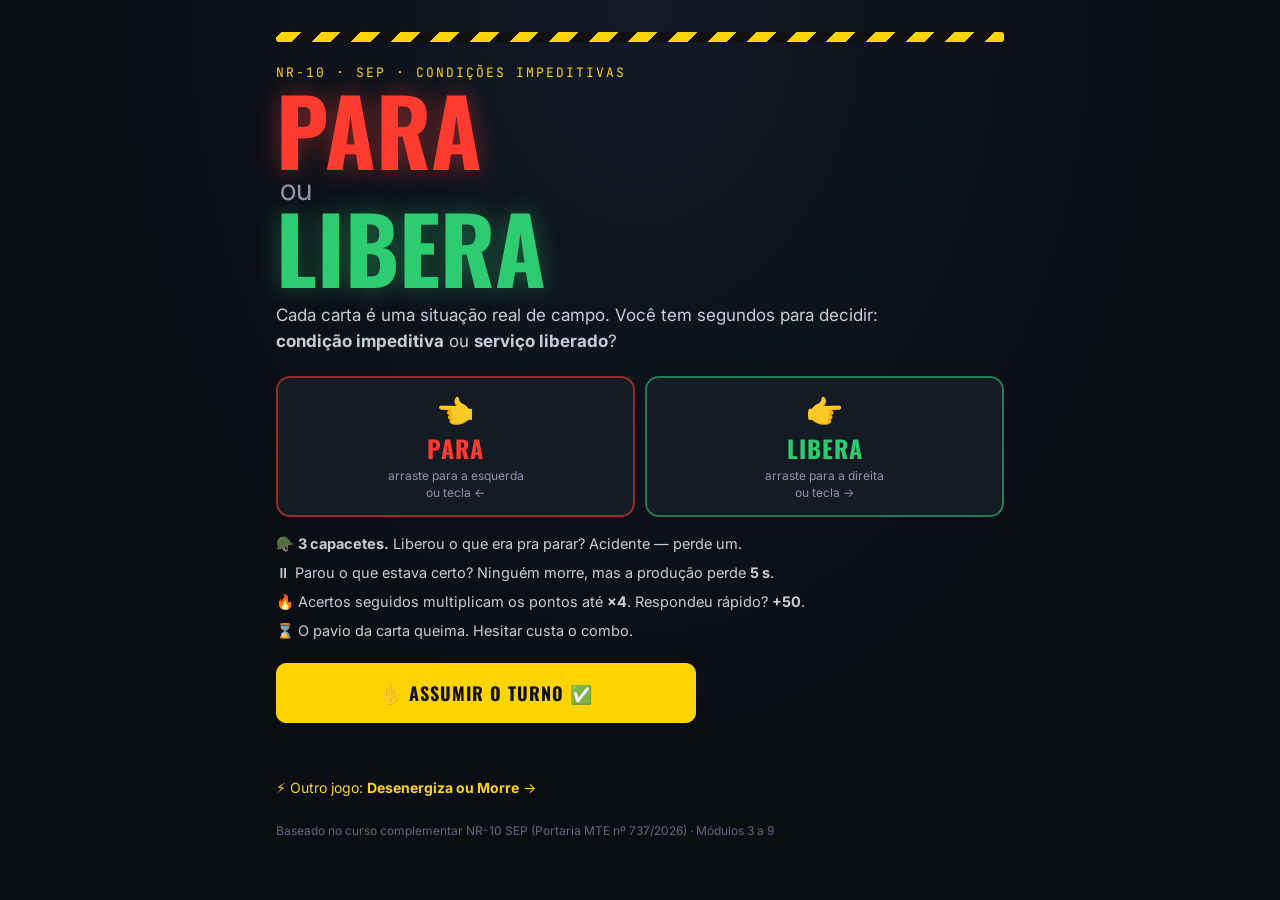
==== para-ou-libera/index.html @ b0b781bf "Adiciona o jogo 'Para ou Libera' (condições impeditivas) Jogo de cartas estilo swipe: o aluno decide" ====
<!doctype html>
<html lang="pt-BR">
<head>
  <meta charset="utf-8">
  <meta name="viewport" content="width=device-width, initial-scale=1, viewport-fit=cover">
  <title>Para ou Libera</title>
  <meta name="description" content="NR-10 SEP: condição impeditiva ou serviço liberado? Decida rápido — arraste a carta.">
  <link rel="preconnect" href="https://fonts.googleapis.com">
  <link rel="preconnect" href="https://fonts.gstatic.com" crossorigin>
  <link href="https://fonts.googleapis.com/css2?family=Oswald:wght@500;700&family=Inter:wght@400;600;800&family=JetBrains+Mono:wght@500&display=swap" rel="stylesheet">
  <link rel="stylesheet" href="../css/style.css">
  <link rel="stylesheet" href="css/para.css">
</head>
<body class="pl">
  <!-- MENU -->
  <section id="pl-menu" class="screen active">
    <div class="menu-wrap">
      <div class="hazard"></div>
      <p class="kicker">NR-10 · SEP · Condições impeditivas</p>
      <h1 class="logo pl-logo"><span class="w-para">PARA</span><span class="ou">ou</span><span class="w-lib">LIBERA</span></h1>
      <p class="tag">Cada carta é uma situação real de campo. Você tem segundos para decidir:<br><b>condição impeditiva</b> ou <b>serviço liberado</b>?</p>
      <div class="how">
        <div class="how-i para"><span>👈</span><b>PARA</b><small>arraste para a esquerda<br>ou tecla ←</small></div>
        <div class="how-i libera"><span>👉</span><b>LIBERA</b><small>arraste para a direita<br>ou tecla →</small></div>
      </div>
      <ul class="rules">
        <li>🪖 <b>3 capacetes.</b> Liberou o que era pra parar? Acidente — perde um.</li>
        <li>⏸ Parou o que estava certo? Ninguém morre, mas a produção perde <b>5 s</b>.</li>
        <li>🔥 Acertos seguidos multiplicam os pontos até <b>×4</b>. Respondeu rápido? <b>+50</b>.</li>
        <li>⌛ O pavio da carta queima. Hesitar custa o combo.</li>
      </ul>
      <button id="pl-start" class="act primary big">✋ ASSUMIR O TURNO ✅</button>
      <div id="pl-best" class="rank"></div>
      <a class="other-game" href="../index.html">⚡ Outro jogo: <b>Desenergiza ou Morre</b> →</a>
      <p class="foot">Baseado no curso complementar NR-10 SEP (Portaria MTE nº 737/2026) · Módulos 3 a 9</p>
    </div>
  </section>

  <!-- JOGO -->
  <section id="pl-game" class="screen">
    <header class="hud">
      <button id="pl-quit" class="hud-btn" aria-label="Sair">✕</button>
      <div class="hud-stat" title="Tempo de turno">⏱ <b id="h-time">1:15</b></div>
      <div class="hud-lives" id="h-lives" title="Capacetes">🪖🪖🪖</div>
      <div class="hud-stat score" title="Pontos">★ <b id="h-score">0</b></div>
      <div class="hud-combo" id="h-combo"></div>
      <button id="pl-sound" class="hud-btn" aria-label="Som">🔊</button>
    </header>
    <div class="arena">
      <div class="stack">
        <div class="pl-card back"></div>
        <div id="card" class="pl-card"></div>
      </div>
      <div class="fuse" aria-hidden="true"><i id="fuse"></i></div>
      <div class="choices">
        <button id="b-para" class="ch para">✋ PARA</button>
        <button id="b-lib" class="ch libera">LIBERA ✅</button>
      </div>
      <div id="last" class="last"></div>
    </div>
  </section>

  <!-- FIM -->
  <section id="pl-end" class="screen">
    <div class="menu-wrap" id="end-body"></div>
  </section>

  <div id="modal" class="modal hidden"></div>
  <div id="flash" class="pl-flash"></div>
  <div id="floats" class="floats"></div>

  <script src="../js/audio.js"></script>
  <script src="js/cards.js"></script>
  <script src="js/core.js"></script>
  <script src="js/para.js"></script>
</body>
</html>
---- css/style.css ----
:root {
  --bg: #0a0d12;
  --bg2: #10151d;
  --panel: #141b25;
  --line: #243041;
  --text: #e6edf3;
  --dim: #8b98a8;
  --yellow: #ffd400;
  --red: #ff3b30;
  --red2: #e5484d;
  --green: #2ecc71;
  --blue: #5ab0ff;
  --orange: #ff8a1f;
  --wire: #7d8da1;
  --font: 'Inter', system-ui, -apple-system, 'Segoe UI', Roboto, sans-serif;
  --display: 'Oswald', 'Impact', 'Arial Narrow', sans-serif;
  --mono: 'JetBrains Mono', ui-monospace, Menlo, Consolas, monospace;
}

* { box-sizing: border-box; }
html, body { margin: 0; min-height: 100%; }
body {
  background: radial-gradient(ellipse at top, #121a26 0%, var(--bg) 60%) fixed, var(--bg);
  color: var(--text);
  font-family: var(--font);
  -webkit-tap-highlight-color: transparent;
  overflow-x: hidden;
}
button { font: inherit; color: inherit; cursor: pointer; }
.hidden { display: none !important; }

.screen { display: none; min-height: 100vh; }
.screen.active { display: block; }

.hazard {
  height: 10px; border-radius: 3px; margin-bottom: 22px;
  background: repeating-linear-gradient(-45deg, var(--yellow) 0 14px, #111 14px 28px);
}

/* ---------------- botões ---------------- */
.act {
  background: #1b2430; border: 1px solid var(--line); border-radius: 10px;
  padding: 11px 14px; text-align: left; font-weight: 600; font-size: 14px;
  transition: transform .08s, background .15s, border-color .15s;
}
.act:hover:not(:disabled) { background: #222d3b; border-color: #34465c; }
.act:active:not(:disabled) { transform: scale(.98); }
.act:disabled { opacity: .55; cursor: default; }
.act.done { border-color: rgba(46, 204, 113, .5); color: #9be7bd; }
.act.done::after { content: ' ✓'; }
.act.primary {
  background: var(--yellow); color: #111; border-color: var(--yellow); font-weight: 800;
  text-align: center; letter-spacing: .3px;
}
.act.primary:hover:not(:disabled) { background: #ffe14d; }
.act.warn { border-color: var(--orange); color: #ffc48a; }
.act.ghost { background: transparent; text-align: center; }
.act.big { font-size: 18px; padding: 16px 22px; font-family: var(--display); letter-spacing: 1px; }

/* ---------------- menu ---------------- */
.menu-wrap, .brief-wrap { max-width: 760px; margin: 0 auto; padding: 32px 16px 48px; }
.kicker { font-family: var(--mono); color: var(--yellow); font-size: 13px; letter-spacing: 2px; text-transform: uppercase; margin: 0 0 6px; }
.logo { font-family: var(--display); font-size: clamp(46px, 11vw, 92px); line-height: .92; margin: 0 0 14px; display: flex; flex-direction: column; text-transform: uppercase; }
.logo .ou { font-size: .32em; color: var(--dim); font-family: var(--font); font-weight: 400; text-transform: none; margin: 4px 0 2px 4px; }
.logo .morre { color: var(--red); text-shadow: 0 0 24px rgba(255, 59, 48, .45); }
.tag { color: #c4cfdb; font-size: 17px; line-height: 1.5; margin: 0 0 22px; }
#btn-play { flex: 1 1 260px; max-width: 360px; }
.menu-btns { display: flex; flex-wrap: wrap; gap: 10px; }
#btn-qr { flex: 0 1 auto; }
.qr-card { text-align: center; }
.qr-card img { width: min(300px, 100%); align-self: center; background: #fff; border-radius: 14px; padding: 10px; }
.qr-url { font-family: var(--mono); color: var(--yellow); font-size: 13px; word-break: break-all; }
.qr-card a.act { text-decoration: none; text-align: center; color: var(--text); }

.glitch { position: relative; }
.glitch::before, .glitch::after {
  content: attr(data-t); position: absolute; left: 0; top: 0; width: 100%; overflow: hidden;
}
.glitch::before { color: var(--blue); animation: gl1 2.6s infinite steps(1); clip-path: inset(0 0 60% 0); }
.glitch::after { color: var(--yellow); animation: gl2 3.1s infinite steps(1); clip-path: inset(55% 0 0 0); }
@keyframes gl1 { 0%, 92%, 100% { transform: none; opacity: 0; } 93% { transform: translate(-4px, -1px); opacity: .8; } 96% { transform: translate(3px, 1px); opacity: .8; } }
@keyframes gl2 { 0%, 88%, 100% { transform: none; opacity: 0; } 89% { transform: translate(4px, 1px); opacity: .8; } 94% { transform: translate(-3px, 0); opacity: .8; } }

.new-game { display: grid; gap: 2px; margin-top: 16px; padding: 14px 16px; border-radius: 14px; text-decoration: none; color: var(--text);
  background: linear-gradient(90deg, rgba(255, 59, 48, .14), rgba(46, 204, 113, .14)); border: 1px solid #3a4a5e; transition: transform .1s, border-color .15s; }
.new-game:hover { transform: translateX(3px); border-color: var(--yellow); }
.ng-tag { font-family: var(--mono); font-size: 11px; color: var(--yellow); letter-spacing: 1.5px; }
.ng-t { font-family: var(--display); font-size: 24px; letter-spacing: .5px; }
.ng-t .r { color: var(--red); } .ng-t .g { color: var(--green); }
.ng-d { font-size: 13px; color: var(--dim); }
.rank { display: flex; flex-wrap: wrap; gap: 8px 16px; margin: 26px 0 12px; font-family: var(--mono); font-size: 13px; color: var(--dim); }
.rank .rank-name { color: var(--yellow); }
.rank .deaths { color: #ff8b85; }
.levels { display: grid; gap: 10px; }
.lvl {
  display: grid; grid-template-columns: 54px 1fr auto; align-items: center; gap: 12px;
  background: var(--panel); border: 1px solid var(--line); border-radius: 14px; padding: 14px 16px; text-align: left;
  transition: border-color .15s, transform .1s;
}
.lvl:hover { border-color: var(--yellow); transform: translateX(3px); }
.lvl-n { font-family: var(--display); font-size: 32px; color: #3a4a5e; }
.lvl.done .lvl-n { color: var(--yellow); }
.lvl-body { display: flex; flex-direction: column; gap: 2px; min-width: 0; }
.lvl-tag { font-family: var(--mono); font-size: 11px; color: var(--orange); letter-spacing: 1.5px; }
.lvl-body strong { font-family: var(--display); font-size: 21px; letter-spacing: .5px; font-weight: 500; }
.lvl-best { font-size: 12px; color: var(--dim); }
.lvl-stars { color: var(--yellow); font-size: 18px; letter-spacing: 2px; white-space: nowrap; }
.howto { margin-top: 22px; background: var(--panel); border: 1px solid var(--line); border-radius: 14px; padding: 12px 16px; }
.howto summary { cursor: pointer; font-weight: 600; }
.howto ul { padding-left: 18px; color: #c4cfdb; line-height: 1.6; font-size: 14px; }
.foot { color: #5d6b7c; font-size: 12px; margin-top: 26px; }

/* ---------------- briefing ---------------- */
.brief-title { font-family: var(--display); font-size: clamp(40px, 9vw, 68px); margin: 0; text-transform: uppercase; line-height: 1; }
.brief-place { font-family: var(--mono); color: var(--dim); font-size: 13px; margin: 10px 0 20px; }
.brief-text { font-size: 18px; line-height: 1.6; color: #d5dee8; }
.brief-obj { background: rgba(255, 212, 0, .08); border-left: 4px solid var(--yellow); padding: 14px 16px; border-radius: 0 10px 10px 0; margin: 22px 0 14px; display: flex; flex-direction: column; gap: 4px; }
.brief-obj b { font-family: var(--mono); font-size: 12px; color: var(--yellow); letter-spacing: 1.5px; text-transform: uppercase; }
.brief-meta { color: var(--dim); font-size: 14px; }
.brief-meta b { color: var(--text); font-family: var(--mono); }
.btns { display: flex; flex-wrap: wrap; gap: 10px; margin-top: 24px; }

/* ---------------- HUD ---------------- */
.hud {
  position: sticky; top: 0; z-index: 5; display: flex; align-items: center; gap: 10px;
  padding: 8px 12px; background: rgba(10, 13, 18, .92); backdrop-filter: blur(6px); border-bottom: 1px solid var(--line);
}
.hud-title { flex: 1; font-family: var(--display); font-size: 18px; letter-spacing: .5px; white-space: nowrap; overflow: hidden; text-overflow: ellipsis; min-width: 0; }
.hud-stat { font-family: var(--mono); font-size: 14px; background: var(--panel); border: 1px solid var(--line); border-radius: 8px; padding: 5px 9px; white-space: nowrap; }
.hud-stat.inf b { color: #ff8b85; }
.hud-stat.bonus b { color: var(--yellow); }
#hud-time.low { color: var(--orange); }
#hud-time.over { color: var(--red); }
.hud-btn { background: var(--panel); border: 1px solid var(--line); border-radius: 8px; width: 36px; height: 34px; }

.game-body { display: grid; grid-template-columns: minmax(0, 1fr) 340px; gap: 12px; padding: 12px; }
.board { background: var(--bg2); border: 1px solid var(--line); border-radius: 14px; padding: 8px; min-width: 0; }
#diagram { width: 100%; height: auto; max-height: calc(100vh - 120px); display: block; user-select: none; }
.legend { display: flex; flex-wrap: wrap; gap: 4px 14px; font-size: 12px; color: var(--dim); padding: 6px 8px 2px; }
.lg.closed { color: var(--red2); } .lg.open { color: var(--green); } .lg.gnd { color: var(--green); } .lg.cov { color: var(--orange); }

.panel { display: flex; flex-direction: column; gap: 10px; min-width: 0; }
.actions { display: grid; gap: 8px; }
.actions .act.primary { padding: 15px; font-size: 16px; font-family: var(--display); letter-spacing: 1px; margin-top: 4px; }

.sheet { position: relative; background: #182231; border: 1px solid #2f4057; border-radius: 14px; padding: 12px 14px; box-shadow: 0 8px 30px rgba(0, 0, 0, .35); }
.sheet h3 { margin: 2px 30px 6px 0; font-size: 18px; }
.sh-kind { font-family: var(--mono); font-size: 11px; color: var(--orange); letter-spacing: 1.2px; }
.sh-state { font-size: 13px; color: var(--dim); margin-bottom: 10px; }
.sh-state.closed { color: #ff8b85; } .sh-state.open { color: #8fe3b4; }
.sh-acts { display: grid; gap: 7px; }
.sh-x { position: absolute; right: 8px; top: 8px; background: none; border: 0; color: var(--dim); font-size: 18px; width: 32px; height: 32px; }

.checklist { background: var(--panel); border: 1px dashed #3a4a5e; border-radius: 12px; padding: 10px 12px; font-size: 13px; }
.cl-h { font-family: var(--mono); font-size: 11px; color: var(--yellow); letter-spacing: 1.2px; text-transform: uppercase; margin-bottom: 6px; }
.cl { color: var(--dim); padding: 2px 0; }
.cl.ok { color: #8fe3b4; }

.feed-h { font-family: var(--mono); font-size: 11px; color: var(--dim); letter-spacing: 1.5px; text-transform: uppercase; }
.feed { display: flex; flex-direction: column; gap: 6px; max-height: 340px; overflow-y: auto; padding-right: 4px; }
.fi { font-size: 13px; line-height: 1.4; background: var(--panel); border-left: 3px solid #3a4a5e; border-radius: 0 8px 8px 0; padding: 7px 9px; color: #c4cfdb; }
.fi .ft { font-family: var(--mono); font-size: 11px; color: #5d6b7c; margin-right: 6px; }
.fi em { display: block; font-style: normal; font-size: 11px; color: #7f8c9c; margin-top: 3px; }
.fi.good { border-left-color: var(--green); }
.fi.warn { border-left-color: var(--orange); color: #ffd3a6; }
.fi.infraction { border-left-color: var(--red); color: #ffb3ae; }
.fi.radio { border-left-color: var(--blue); }
.fi.radio b { color: var(--blue); }

/* ---------------- diagrama ---------------- */
#diagram text { font-family: var(--font); }
.zone { fill: url(#hatch); stroke: rgba(255, 212, 0, .55); stroke-dasharray: 6 4; stroke-width: 1.5; }
.hatch-a { fill: rgba(255, 212, 0, .07); }
.zone-t { fill: var(--yellow); font-size: 11px; font-family: var(--mono) !important; letter-spacing: 1.5px; opacity: .85; }
.node { fill: none; stroke: var(--wire); stroke-linecap: round; stroke-linejoin: round; }
.node.wire { stroke-width: 3; }
.node.bus { stroke-width: 7; }
.ng { cursor: pointer; }
.ng:hover .node { stroke: #a9bbcf; }
.node.sel { stroke: var(--yellow) !important; filter: url(#glow); }
.hit { fill: transparent; stroke: transparent; stroke-width: 24; pointer-events: all; }
rect.hit { stroke-width: 0; }
.cover { fill: none; stroke: var(--orange); stroke-width: 13; stroke-opacity: .55; stroke-dasharray: 10 5; pointer-events: none; }
.nlabel { fill: #b8c4d2; font-size: 12.5px; pointer-events: none; }
.nlabel, .dlabel, .dstate, .zone-t, .src-l, .dim, .hot-t { paint-order: stroke; stroke: var(--bg2); stroke-width: 4px; stroke-linejoin: round; }
.dim { fill: #6f7d8e; font-size: 12px; }
.sym { fill: #121a24; stroke: var(--wire); stroke-width: 2.5; }
.sym-t { fill: #b8c4d2; font-size: 15px; font-weight: 700; }
.tower { fill: none; stroke: #4c5b6d; stroke-width: 2; }
.lt02 { stroke: var(--red); stroke-width: 3; stroke-dasharray: 14 8; filter: url(#glow); animation: flow 1s linear infinite; }
.hot-t { fill: #ff8b85; font-size: 12px; font-weight: 600; }
@keyframes flow { to { stroke-dashoffset: -22; } }

.dev { cursor: pointer; }
.wire-d { stroke: var(--wire); stroke-width: 3; }
.brk { stroke-width: 2.5; transition: fill .2s; }
.dev.closed .brk { fill: var(--red2); stroke: #ff9592; }
.dev.open .brk { fill: #1d8f52; stroke: var(--green); }
.blade { stroke-width: 4; stroke-linecap: round; }
.dev.closed .blade { stroke: var(--red2); }
.dev.open .blade { stroke: var(--green); }
.contact { stroke: #b8c4d2; stroke-width: 3; }
.pivot { fill: #b8c4d2; }
.dev:hover .brk, .dev:hover .blade { filter: brightness(1.3); }
.dev.sel .brk, .dev.sel .blade { filter: url(#glow) brightness(1.3); stroke: var(--yellow); }
.dlabel { fill: var(--text); font-size: 13px; font-weight: 700; pointer-events: none; }
.dstate { fill: var(--dim); font-size: 10px; font-family: var(--mono) !important; letter-spacing: 1px; pointer-events: none; }
.dev.closed .dstate { fill: #ff8b85; }
.dev.open .dstate { fill: #8fe3b4; }
.lock { font-size: 14px; fill: var(--yellow); pointer-events: none; }

.src { cursor: pointer; }
.src-c { fill: #2a1416; stroke: var(--red); stroke-width: 2.5; filter: url(#glow); }
.src-t { fill: #ff8b85; font-size: 22px; font-weight: 800; }
.src-ring { fill: none; stroke: #ff8b85; stroke-width: 2; }
.src-l { fill: #ff8b85; font-size: 12.5px; font-weight: 600; }
.spin { fill: none; stroke: var(--red); stroke-width: 2; stroke-dasharray: 8 6; transform-box: fill-box; transform-origin: center; animation: spin 2s linear infinite; }
@keyframes spin { to { transform: rotate(360deg); } }
.trafo circle { fill: none; stroke: var(--wire); stroke-width: 2.5; }

.gnd { pointer-events: none; }
.gnd line { stroke: var(--green); stroke-width: 3; }
.gnd circle { fill: var(--green); }
.badge rect { fill: #1d8f52; }
.badge text { fill: #fff; font-size: 11px; font-weight: 700; font-family: var(--mono) !important; }
.badge.real rect { fill: var(--red); }
.badge.induced rect { fill: #b38f00; }
.badge.stale rect { fill: #3a4656; }
.badge.stale text { fill: #aab6c4; }
.team { font-size: 20px; pointer-events: none; }

#diagram.xray .node.live { stroke: var(--red); filter: url(#glow); }
#diagram.xray .node.induced { stroke: var(--yellow); filter: url(#glow); }
#diagram.xray .node.dead { stroke: #3a4656; }

.xraybar {
  position: sticky; bottom: 0; display: flex; flex-wrap: wrap; align-items: center; gap: 10px; padding: 10px 14px;
  background: rgba(10, 13, 18, .95); border-top: 1px solid var(--line); font-size: 13px;
}
.xraybar span { flex: 1; min-width: 220px; }
.xraybar .r { color: var(--red); } .xraybar .y { color: var(--yellow); }

/* ---------------- modal / overlays ---------------- */
.modal, .overlay {
  position: fixed; inset: 0; z-index: 20; display: flex; align-items: center; justify-content: center;
  padding: 16px; background: rgba(5, 7, 10, .78); backdrop-filter: blur(3px); overflow-y: auto;
}
.card { background: var(--panel); border: 1px solid #2f4057; border-radius: 18px; padding: 22px; width: 100%; max-width: 520px; box-shadow: 0 20px 60px rgba(0, 0, 0, .5); margin: auto; }
.card h3 { margin: 4px 0 8px; }
.card p { color: #c4cfdb; line-height: 1.55; }
.mini { max-width: 420px; display: flex; flex-direction: column; gap: 10px; }
.clamps { display: grid; grid-template-columns: 1fr 1fr; gap: 10px; }
.clamp { position: relative; background: #1b2430; border: 2px solid var(--line); border-radius: 12px; padding: 18px 10px; font-weight: 800; font-size: 16px; }
.clamp[data-k="T"] { border-color: rgba(46, 204, 113, .5); }
.clamp:disabled { opacity: .5; }
.clamp span { position: absolute; top: 4px; right: 8px; color: var(--yellow); font-family: var(--mono); }
.sync canvas { align-self: center; background: #0d131b; border-radius: 50%; border: 1px solid var(--line); max-width: 100%; }
.sync-data { text-align: center; font-family: var(--mono); font-size: 12px; color: #8fe3b4; }

.exec-card { text-align: center; position: relative; overflow: hidden; }
.exec-card h2 { font-family: var(--display); font-size: 34px; letter-spacing: 2px; margin: 6px 0 0; }
.exec-sub { margin: 4px 0 12px; }
.exec-pulse { width: 18px; height: 18px; border-radius: 50%; background: var(--red); margin: 0 auto; animation: pulse 0.7s infinite; }
@keyframes pulse { 0% { box-shadow: 0 0 0 0 rgba(255, 59, 48, .7); } 100% { box-shadow: 0 0 0 22px rgba(255, 59, 48, 0); } }
.bar { height: 4px; background: #222d3b; border-radius: 4px; overflow: hidden; margin-bottom: 14px; }
.bar i { display: block; height: 100%; width: 40%; background: var(--yellow); animation: load 1.4s ease-in-out infinite; }
@keyframes load { 0% { transform: translateX(-100%); } 100% { transform: translateX(260%); } }
#exec-log { display: flex; flex-direction: column; gap: 8px; text-align: left; }
.xl { font-size: 14px; padding: 9px 11px; border-radius: 10px; background: #1b2430; animation: rise .35s ease-out; }
.xl.radio { border-left: 3px solid var(--blue); } .xl.radio b { color: var(--blue); }
.xl.good { border-left: 3px solid var(--green); color: #b6f0cf; }
.xl.warn { border-left: 3px solid var(--orange); color: #ffd3a6; }
.xl.infraction { border-left: 3px solid var(--red); color: #ffb3ae; }
@keyframes rise { from { opacity: 0; transform: translateY(8px); } }

.overlay.death { background: radial-gradient(ellipse at center, rgba(60, 0, 0, .85), rgba(0, 0, 0, .95)); }
.death-card { border-color: #5a1c1c; text-align: center; max-width: 560px; animation: slam .5s cubic-bezier(.2, 1.6, .4, 1); }
@keyframes slam { from { transform: scale(1.4); opacity: 0; } }
.dc-skull { font-size: 54px; }
.death-card h2 { font-family: var(--display); font-size: clamp(44px, 12vw, 70px); color: var(--red); margin: 0; letter-spacing: 2px; text-shadow: 0 0 30px rgba(255, 59, 48, .6); }
.death-card h3 { color: #ffd3a6; font-family: var(--mono); font-size: 14px; letter-spacing: 1px; }
.dc-energy { display: inline-block; font-family: var(--mono); background: #3a0f0f; color: #ff8b85; border-radius: 6px; padding: 3px 10px; font-size: 13px; }
.death-card > p { text-align: left; }
.lesson { text-align: left; background: rgba(46, 204, 113, .08); border-left: 4px solid var(--green); border-radius: 0 10px 10px 0; padding: 10px 14px; }
.lesson b { color: #8fe3b4; font-size: 13px; text-transform: uppercase; letter-spacing: 1px; }
.lesson p { margin: 4px 0 0; }
.refs { text-align: left; font-size: 12.5px; color: var(--dim); margin-top: 12px; line-height: 1.6; }
.death-card .btns, .win-card .btns { justify-content: center; }

.overlay.win { background: radial-gradient(ellipse at center, rgba(20, 40, 25, .9), rgba(0, 0, 0, .95)); }
.win-card { text-align: center; animation: slam .5s cubic-bezier(.2, 1.6, .4, 1); }
.win-stars { font-size: 48px; color: var(--yellow); letter-spacing: 6px; text-shadow: 0 0 20px rgba(255, 212, 0, .5); }
.win-card h2 { font-family: var(--display); font-size: 40px; margin: 4px 0; letter-spacing: 1px; }
.win-msg { margin-top: 0; }
.score-grid { display: grid; grid-template-columns: 1fr auto; gap: 6px 14px; text-align: left; font-size: 14px; background: #10161f; border-radius: 12px; padding: 12px 14px; }
.score-grid b { font-family: var(--mono); text-align: right; }
.score-grid .neg { color: #ff8b85; } .score-grid .pos { color: #8fe3b4; }
.score-grid .tot { font-size: 18px; border-top: 1px solid var(--line); padding-top: 6px; color: var(--yellow); }
.inf-list { text-align: left; margin-top: 14px; font-size: 13px; }
.inf-list > b { color: #ffb3ae; }
.inf { margin-top: 8px; background: #1b1416; border-left: 3px solid var(--red); border-radius: 0 8px 8px 0; padding: 7px 10px; }
.inf em { display: block; font-style: normal; color: #7f8c9c; font-size: 11.5px; margin-top: 2px; }
.clean { color: #8fe3b4 !important; }

/* ---------------- efeitos ---------------- */
.fx { position: fixed; inset: 0; z-index: 30; pointer-events: none; }
.fx.arc, .fx.sync { animation: flash 1.8s ease-out forwards; }
.fx.shock { animation: shockfx 1.5s steps(2) forwards; }
@keyframes flash {
  0% { background: #fff; }
  8% { background: #fff8e0; }
  25% { background: rgba(255, 140, 30, .85); }
  60% { background: rgba(120, 20, 0, .7); }
  100% { background: rgba(0, 0, 0, .9); }
}
@keyframes shockfx {
  0% { background: rgba(160, 210, 255, .8); }
  20% { background: rgba(10, 20, 60, .6); }
  40% { background: rgba(160, 210, 255, .7); }
  60% { background: rgba(10, 20, 60, .7); }
  100% { background: rgba(0, 0, 0, .9); }
}
.fxc { position: fixed; inset: 0; z-index: 31; pointer-events: none; width: 100vw; height: 100vh; }
body.shake .screen.active { animation: shake .09s linear 10; }
@keyframes shake { 25% { transform: translate(-8px, 4px); } 50% { transform: translate(7px, -5px); } 75% { transform: translate(-5px, -3px); } }

.toasts { position: fixed; top: 58px; left: 50%; transform: translateX(-50%); z-index: 40; display: flex; flex-direction: column; gap: 8px; width: min(560px, calc(100vw - 32px)); pointer-events: none; }
.toast { background: #1b2430; border: 1px solid var(--line); border-radius: 12px; padding: 10px 14px; font-size: 14px; box-shadow: 0 10px 30px rgba(0, 0, 0, .4); animation: rise .25s ease-out; transition: opacity .4s, transform .4s; }
.toast.out { opacity: 0; transform: translateY(-8px); }
.toast.infraction { background: #3a1214; border-color: var(--red); color: #ffd0cc; font-weight: 600; }
.toast.warn { background: #3a2410; border-color: var(--orange); color: #ffd3a6; }
.toast.radio { border-color: var(--blue); }

/* ---------------- responsivo ---------------- */
@media (max-width: 900px) {
  .game-body { grid-template-columns: 1fr; padding: 8px; }
  .hud-title { font-size: 15px; }
  .hud-stat { font-size: 12px; padding: 4px 7px; }
  .feed { max-height: 260px; }
  .sheet {
    position: fixed; left: 8px; right: 8px; bottom: 8px; z-index: 15;
    max-height: 60vh; overflow-y: auto; animation: rise .2s ease-out;
  }
}
@media (max-width: 640px) {
  .board { overflow-x: auto; -webkit-overflow-scrolling: touch; }
  #diagram { min-width: 620px; max-height: none; }
  .board::after { content: '↔ arraste o diagrama para os lados'; display: block; font-size: 11px; color: var(--dim); padding: 2px 8px; position: sticky; left: 0; }
}
@media (max-width: 420px) {
  .hud { gap: 6px; padding: 6px 8px; }
  .hud-stat.bonus { display: none; }
}
@media (prefers-reduced-motion: reduce) {
  .glitch::before, .glitch::after, .spin, .lt02, body.shake .screen.active { animation: none; }
}
---- para-ou-libera/css/para.css ----
/* Estilos próprios do "Para ou Libera" — os tokens e botões vêm de ../css/style.css */

.pl-logo { flex-direction: column; }
.pl-logo .w-para { color: var(--red); text-shadow: 0 0 24px rgba(255, 59, 48, .45); }
.pl-logo .w-lib { color: var(--green); text-shadow: 0 0 24px rgba(46, 204, 113, .4); }

.how { display: grid; grid-template-columns: 1fr 1fr; gap: 10px; margin: 6px 0 16px; }
.how-i { display: flex; flex-direction: column; align-items: center; gap: 2px; padding: 14px 8px; border-radius: 14px; background: var(--panel); border: 2px solid; text-align: center; }
.how-i span { font-size: 30px; }
.how-i b { font-family: var(--display); font-size: 24px; letter-spacing: 1px; }
.how-i small { color: var(--dim); font-size: 12px; line-height: 1.35; }
.how-i.para { border-color: rgba(255, 59, 48, .55); } .how-i.para b { color: var(--red); }
.how-i.libera { border-color: rgba(46, 204, 113, .55); } .how-i.libera b { color: var(--green); }
.rules { list-style: none; padding: 0; margin: 0 0 22px; display: grid; gap: 8px; color: #c4cfdb; font-size: 14.5px; line-height: 1.45; }
#pl-start { width: 100%; max-width: 420px; }
.other-game { display: inline-block; margin-top: 18px; color: var(--yellow); text-decoration: none; font-size: 14px; }
.other-game:hover { text-decoration: underline; }

/* HUD */
.pl .hud { justify-content: space-between; }
.hud-lives { font-size: 20px; letter-spacing: 2px; transition: transform .2s; }
.hud-lives.hit { animation: hit .5s; }
@keyframes hit { 30% { transform: scale(1.5) rotate(-8deg); filter: drop-shadow(0 0 8px var(--red)); } }
.hud-stat.score b { color: var(--yellow); }
.hud-combo { font-family: var(--display); font-size: 20px; color: var(--orange); min-width: 44px; text-align: center; }
.hud-combo.pop { animation: pop .35s; }
@keyframes pop { 50% { transform: scale(1.5); } }
#h-time.low { color: var(--red); animation: blink .6s steps(2) infinite; }
@keyframes blink { 50% { opacity: .4; } }

/* Arena */
.arena { max-width: 480px; margin: 0 auto; padding: 14px 16px 24px; display: flex; flex-direction: column; gap: 12px; }
.stack { position: relative; height: min(56vh, 470px); min-height: 360px; }
.pl-card {
  position: absolute; inset: 0; border-radius: 22px; padding: 20px 20px 18px;
  background: linear-gradient(165deg, #1c2633 0%, #121922 100%); border: 1px solid #2f4057;
  box-shadow: 0 18px 50px rgba(0, 0, 0, .45); display: flex; flex-direction: column; gap: 10px;
  touch-action: none; user-select: none; cursor: grab; overflow: hidden;
  transition: transform .25s ease, opacity .25s ease;
}
.pl-card.back { transform: scale(.94) translateY(16px); opacity: .5; cursor: default; }
.pl-card.dragging { transition: none; cursor: grabbing; }
.pl-card.enter { animation: deal .3s cubic-bezier(.2, 1.3, .4, 1); }
@keyframes deal { from { transform: scale(.9) translateY(30px); opacity: 0; } }
.pl-card.fly-left { transform: translateX(-140%) rotate(-28deg); opacity: 0; }
.pl-card.fly-right { transform: translateX(140%) rotate(28deg); opacity: 0; }
.c-place { font-family: var(--mono); font-size: 12px; color: var(--dim); letter-spacing: .5px; }
.c-scene { font-size: clamp(44px, 13vw, 60px); line-height: 1.1; text-align: center; padding: 8px 0 2px; letter-spacing: 4px; }
.c-title { font-family: var(--display); font-size: 27px; letter-spacing: .5px; margin: 0; line-height: 1.1; }
.c-text { color: #d5dee8; font-size: 16px; line-height: 1.5; margin: 0; }
.c-chips { display: flex; flex-wrap: wrap; gap: 6px; }
.c-chips span { font-size: 12.5px; background: #0f151d; border: 1px solid var(--line); border-radius: 20px; padding: 4px 10px; color: #c4cfdb; }
.c-q { margin-top: auto; font-weight: 800; font-size: 18px; color: var(--yellow); text-align: center; }
.stamp {
  position: absolute; top: 26px; font-family: var(--display); font-size: 40px; letter-spacing: 3px;
  border: 5px solid; border-radius: 10px; padding: 2px 14px; opacity: 0; pointer-events: none;
}
.stamp.para { right: 18px; color: var(--red); border-color: var(--red); transform: rotate(14deg); }
.stamp.libera { left: 18px; color: var(--green); border-color: var(--green); transform: rotate(-14deg); }

.fuse { height: 6px; background: #1b2430; border-radius: 6px; overflow: hidden; }
.fuse i { display: block; height: 100%; width: 100%; background: linear-gradient(90deg, var(--red), var(--orange), var(--yellow)); border-radius: 6px; transform-origin: left; }

.choices { display: grid; grid-template-columns: 1fr 1fr; gap: 12px; }
.ch {
  font-family: var(--display); font-size: 24px; letter-spacing: 1.5px; padding: 16px 8px; border-radius: 16px;
  border: 2px solid; background: var(--panel); transition: transform .08s, background .15s;
}
.ch:active { transform: scale(.96); }
.ch.para { color: var(--red); border-color: rgba(255, 59, 48, .6); }
.ch.para:hover { background: rgba(255, 59, 48, .12); }
.ch.libera { color: var(--green); border-color: rgba(46, 204, 113, .6); }
.ch.libera:hover { background: rgba(46, 204, 113, .12); }

.last { min-height: 54px; font-size: 13.5px; line-height: 1.45; border-radius: 12px; padding: 9px 12px; background: var(--panel); border-left: 4px solid var(--line); color: #c4cfdb; }
.last:empty { visibility: hidden; }
.last.ok { border-left-color: var(--green); }
.last.bad { border-left-color: var(--orange); }
.last b { color: var(--text); }

body.pl.tint-para { background: radial-gradient(ellipse at 20% 50%, rgba(255, 59, 48, .22), var(--bg) 60%) fixed, var(--bg); }
body.pl.tint-libera { background: radial-gradient(ellipse at 80% 50%, rgba(46, 204, 113, .2), var(--bg) 60%) fixed, var(--bg); }

/* efeitos */
.pl-flash { position: fixed; inset: 0; pointer-events: none; z-index: 30; opacity: 0; }
.pl-flash.ok { background: rgba(46, 204, 113, .25); animation: fl .4s ease-out; }
.pl-flash.accident { background: rgba(255, 59, 48, .6); animation: fl .9s ease-out; }
.pl-flash.stop { background: rgba(255, 138, 31, .35); animation: fl .6s ease-out; }
@keyframes fl { 0% { opacity: 1; } 100% { opacity: 0; } }
.floats { position: fixed; inset: 0; pointer-events: none; z-index: 35; }
.float { position: absolute; left: 50%; top: 42%; transform: translateX(-50%); font-family: var(--display); font-size: 34px; color: var(--yellow);
  text-shadow: 0 0 16px rgba(255, 212, 0, .6); animation: up 1s ease-out forwards; white-space: nowrap; }
.float.bad { color: var(--red); text-shadow: 0 0 16px rgba(255, 59, 48, .6); }
@keyframes up { to { transform: translate(-50%, -90px); opacity: 0; } }

/* modal de erro */
.verdict { text-align: center; }
.verdict .v-icon { font-size: 54px; }
.verdict h2 { font-family: var(--display); font-size: 38px; margin: 0; letter-spacing: 1px; }
.verdict.accident h2 { color: var(--red); text-shadow: 0 0 24px rgba(255, 59, 48, .5); }
.verdict.stop h2 { color: var(--orange); }
.verdict .v-card { color: var(--dim); font-size: 14px; margin: 4px 0 10px; }
.verdict .v-lives { font-size: 26px; letter-spacing: 3px; }

/* fim */
.end-head { text-align: center; }
.end-head .e-icon { font-size: 60px; }
.end-head h2 { font-family: var(--display); font-size: clamp(36px, 10vw, 56px); margin: 0; letter-spacing: 1px; }
.end-head.dead h2 { color: var(--red); }
.end-score { font-family: var(--display); font-size: 64px; color: var(--yellow); text-shadow: 0 0 24px rgba(255, 212, 0, .45); line-height: 1; margin: 6px 0; }
.end-rank { color: var(--orange); font-family: var(--mono); letter-spacing: 1px; }
.end-stats { display: grid; grid-template-columns: repeat(3, 1fr); gap: 8px; margin: 18px 0; }
.end-stats div { background: var(--panel); border: 1px solid var(--line); border-radius: 12px; padding: 10px; text-align: center; }
.end-stats b { display: block; font-family: var(--display); font-size: 26px; }
.end-stats span { font-size: 12px; color: var(--dim); }
.review h3 { font-family: var(--display); letter-spacing: .5px; font-weight: 500; margin: 18px 0 8px; }
.rv { background: var(--panel); border-left: 4px solid var(--orange); border-radius: 0 12px 12px 0; padding: 10px 12px; margin-bottom: 8px; }
.rv.accident { border-left-color: var(--red); }
.rv .rv-k { font-size: 12px; font-family: var(--mono); color: var(--dim); }
.rv .rv-t { font-weight: 700; margin: 2px 0 4px; }
.rv p { margin: 0; font-size: 14px; color: #c4cfdb; line-height: 1.45; }
.rv em { display: block; font-style: normal; font-size: 12px; color: #7f8c9c; margin-top: 4px; }
.perfect { text-align: center; color: #8fe3b4; }

@media (max-height: 700px) {
  .stack { min-height: 320px; }
  .c-scene { font-size: 40px; padding: 2px 0; }
  .c-text { font-size: 15px; }
}

/* a carta que voa para fora não pode alargar a página no celular */
html, body.pl { overflow-x: hidden; }
#pl-game { overflow-x: clip; }
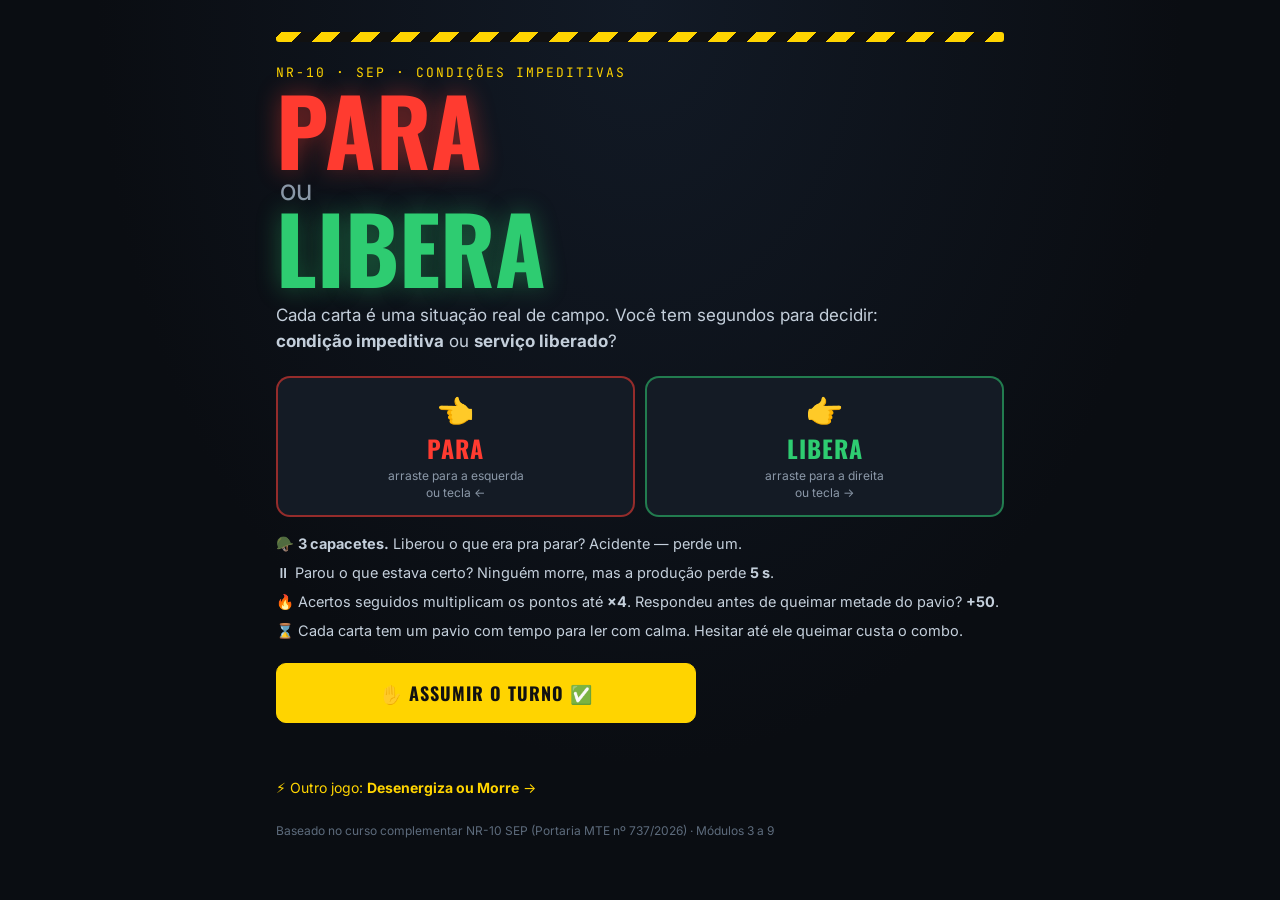
==== commit 8e4569d9: "Para ou Libera: pavio proporcional ao tempo de leitura O pavio de cada carta passa a ser o tempo de " ====
--- a/para-ou-libera/index.html
+++ b/para-ou-libera/index.html
@@ -26,8 +26,8 @@
       <ul class="rules">
         <li>🪖 <b>3 capacetes.</b> Liberou o que era pra parar? Acidente — perde um.</li>
         <li>⏸ Parou o que estava certo? Ninguém morre, mas a produção perde <b>5 s</b>.</li>
-        <li>🔥 Acertos seguidos multiplicam os pontos até <b>×4</b>. Respondeu rápido? <b>+50</b>.</li>
-        <li>⌛ O pavio da carta queima. Hesitar custa o combo.</li>
+        <li>🔥 Acertos seguidos multiplicam os pontos até <b>×4</b>. Respondeu antes de queimar metade do pavio? <b>+50</b>.</li>
+        <li>⌛ Cada carta tem um pavio com tempo para ler com calma. Hesitar até ele queimar custa o combo.</li>
       </ul>
       <button id="pl-start" class="act primary big">✋ ASSUMIR O TURNO ✅</button>
       <div id="pl-best" class="rank"></div>
@@ -40,7 +40,7 @@
   <section id="pl-game" class="screen">
     <header class="hud">
       <button id="pl-quit" class="hud-btn" aria-label="Sair">✕</button>
-      <div class="hud-stat" title="Tempo de turno">⏱ <b id="h-time">1:15</b></div>
+      <div class="hud-stat" title="Tempo de turno">⏱ <b id="h-time">2:30</b></div>
       <div class="hud-lives" id="h-lives" title="Capacetes">🪖🪖🪖</div>
       <div class="hud-stat score" title="Pontos">★ <b id="h-score">0</b></div>
       <div class="hud-combo" id="h-combo"></div>
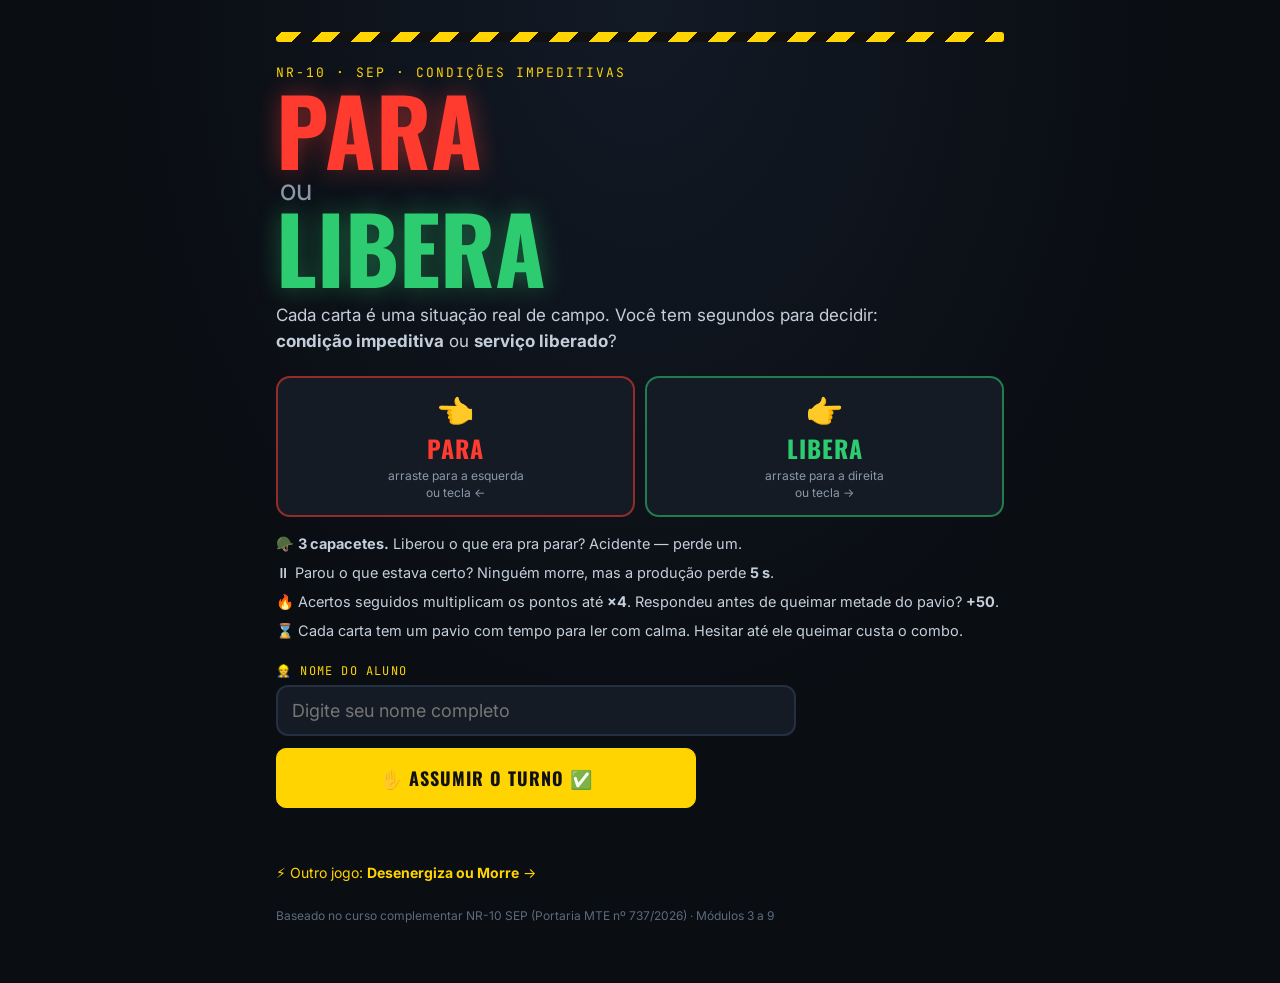
==== commit 853b299e: "Nome do aluno, GAME OVER e monitor cardíaco - Campo obrigatório com o nome do aluno nos dois jogos (" ====
--- a/para-ou-libera/index.html
+++ b/para-ou-libera/index.html
@@ -29,6 +29,9 @@
         <li>🔥 Acertos seguidos multiplicam os pontos até <b>×4</b>. Respondeu antes de queimar metade do pavio? <b>+50</b>.</li>
         <li>⌛ Cada carta tem um pavio com tempo para ler com calma. Hesitar até ele queimar custa o combo.</li>
       </ul>
+      <label class="name-box" for="player-name"><span>👷 Nome do aluno</span>
+        <input id="player-name" type="text" maxlength="40" placeholder="Digite seu nome completo" autocomplete="name"></label>
+      <div id="name-err" class="name-err hidden">Digite seu nome para começar.</div>
       <button id="pl-start" class="act primary big">✋ ASSUMIR O TURNO ✅</button>
       <div id="pl-best" class="rank"></div>
       <a class="other-game" href="../index.html">⚡ Outro jogo: <b>Desenergiza ou Morre</b> →</a>
--- a/css/style.css
+++ b/css/style.css
@@ -64,6 +64,22 @@
 .logo .ou { font-size: .32em; color: var(--dim); font-family: var(--font); font-weight: 400; text-transform: none; margin: 4px 0 2px 4px; }
 .logo .morre { color: var(--red); text-shadow: 0 0 24px rgba(255, 59, 48, .45); }
 .tag { color: #c4cfdb; font-size: 17px; line-height: 1.5; margin: 0 0 22px; }
+.name-box { display: flex; flex-direction: column; gap: 6px; margin: 0 0 12px; max-width: 520px; }
+.name-box span { font-family: var(--mono); font-size: 12px; color: var(--yellow); letter-spacing: 1.2px; text-transform: uppercase; }
+.name-box input {
+  font: inherit; font-size: 18px; color: var(--text); background: var(--panel); border: 2px solid var(--line);
+  border-radius: 12px; padding: 13px 14px; outline: none; transition: border-color .15s;
+}
+.name-box input:focus { border-color: var(--yellow); }
+.name-box input.err { border-color: var(--red); animation: nudge .35s; }
+@keyframes nudge { 25% { transform: translateX(-6px); } 75% { transform: translateX(6px); } }
+.name-err { color: #ff8b85; font-size: 14px; margin: -4px 0 12px; }
+.who { font-family: var(--mono); font-size: 13px; color: #c4cfdb; margin: 4px 0 8px; }
+.ecg-box { position: relative; background: #050a07; border: 1px solid #1d3b2a; border-radius: 10px; overflow: hidden; margin: 8px 0 12px; }
+.ecg-box canvas { display: block; width: 100%; height: auto; }
+.ecg-box.dead { border-color: #5a1c1c; background: #0a0505; margin-top: 0; }
+.ecg-bpm { position: absolute; right: 10px; top: 6px; font-family: var(--mono); font-size: 13px; color: var(--green); animation: blinkhb .8s steps(2) infinite; }
+@keyframes blinkhb { 50% { opacity: .35; } }
 #btn-play { flex: 1 1 260px; max-width: 360px; }
 .menu-btns { display: flex; flex-wrap: wrap; gap: 10px; }
 #btn-qr { flex: 0 1 auto; }
@@ -260,11 +276,6 @@
 .exec-card { text-align: center; position: relative; overflow: hidden; }
 .exec-card h2 { font-family: var(--display); font-size: 34px; letter-spacing: 2px; margin: 6px 0 0; }
 .exec-sub { margin: 4px 0 12px; }
-.exec-pulse { width: 18px; height: 18px; border-radius: 50%; background: var(--red); margin: 0 auto; animation: pulse 0.7s infinite; }
-@keyframes pulse { 0% { box-shadow: 0 0 0 0 rgba(255, 59, 48, .7); } 100% { box-shadow: 0 0 0 22px rgba(255, 59, 48, 0); } }
-.bar { height: 4px; background: #222d3b; border-radius: 4px; overflow: hidden; margin-bottom: 14px; }
-.bar i { display: block; height: 100%; width: 40%; background: var(--yellow); animation: load 1.4s ease-in-out infinite; }
-@keyframes load { 0% { transform: translateX(-100%); } 100% { transform: translateX(260%); } }
 #exec-log { display: flex; flex-direction: column; gap: 8px; text-align: left; }
 .xl { font-size: 14px; padding: 9px 11px; border-radius: 10px; background: #1b2430; animation: rise .35s ease-out; }
 .xl.radio { border-left: 3px solid var(--blue); } .xl.radio b { color: var(--blue); }
@@ -276,7 +287,6 @@
 .overlay.death { background: radial-gradient(ellipse at center, rgba(60, 0, 0, .85), rgba(0, 0, 0, .95)); }
 .death-card { border-color: #5a1c1c; text-align: center; max-width: 560px; animation: slam .5s cubic-bezier(.2, 1.6, .4, 1); }
 @keyframes slam { from { transform: scale(1.4); opacity: 0; } }
-.dc-skull { font-size: 54px; }
 .death-card h2 { font-family: var(--display); font-size: clamp(44px, 12vw, 70px); color: var(--red); margin: 0; letter-spacing: 2px; text-shadow: 0 0 30px rgba(255, 59, 48, .6); }
 .death-card h3 { color: #ffd3a6; font-family: var(--mono); font-size: 14px; letter-spacing: 1px; }
 .dc-energy { display: inline-block; font-family: var(--mono); background: #3a0f0f; color: #ff8b85; border-radius: 6px; padding: 3px 10px; font-size: 13px; }
--- a/para-ou-libera/css/para.css
+++ b/para-ou-libera/css/para.css
@@ -107,6 +107,11 @@
 .end-head .e-icon { font-size: 60px; }
 .end-head h2 { font-family: var(--display); font-size: clamp(36px, 10vw, 56px); margin: 0; letter-spacing: 1px; }
 .end-head.dead h2 { color: var(--red); }
+.end-sub { color: #ff8b85; font-family: var(--mono); letter-spacing: 1px; margin-top: 2px; }
+.flatline { height: 50px; margin: 0 auto 8px; max-width: 360px; position: relative; overflow: hidden; }
+.flatline::before { content: ''; position: absolute; left: 0; top: 50%; height: 3px; width: 100%; background: var(--red);
+  box-shadow: 0 0 12px var(--red); transform-origin: left; animation: draw 1.2s linear; }
+@keyframes draw { from { transform: scaleX(0); } }
 .end-score { font-family: var(--display); font-size: 64px; color: var(--yellow); text-shadow: 0 0 24px rgba(255, 212, 0, .45); line-height: 1; margin: 6px 0; }
 .end-rank { color: var(--orange); font-family: var(--mono); letter-spacing: 1px; }
 .end-stats { display: grid; grid-template-columns: repeat(3, 1fr); gap: 8px; margin: 18px 0; }
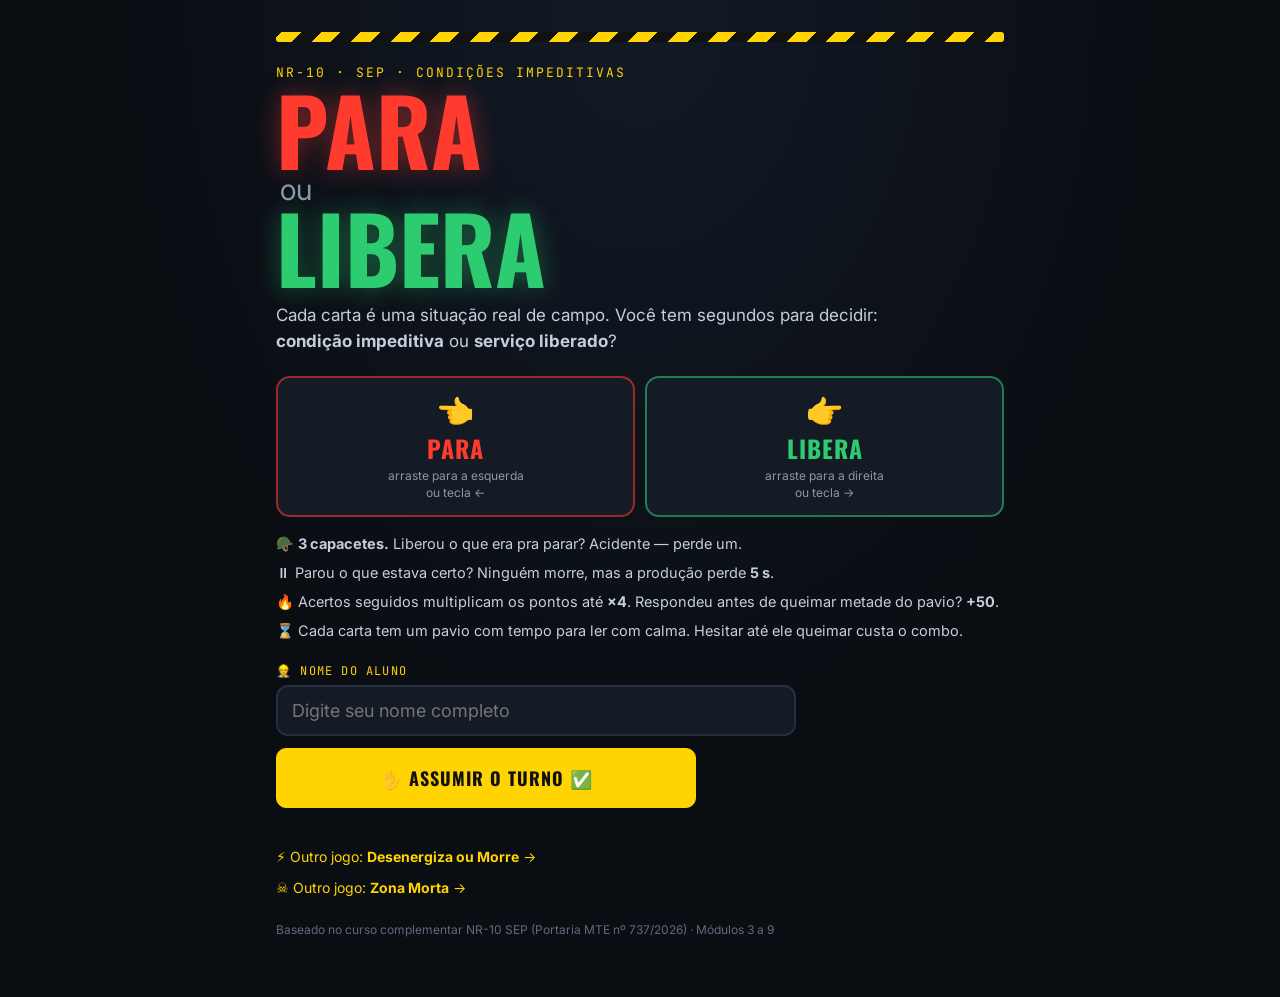
==== commit b0faa6d4: "Adiciona o jogo 'Zona Morta' (zonas de risco e munck) Nove missões com as zonas de risco e controlad" ====
--- a/para-ou-libera/index.html
+++ b/para-ou-libera/index.html
@@ -35,6 +35,7 @@
       <button id="pl-start" class="act primary big">✋ ASSUMIR O TURNO ✅</button>
       <div id="pl-best" class="rank"></div>
       <a class="other-game" href="../index.html">⚡ Outro jogo: <b>Desenergiza ou Morre</b> →</a>
+      <a class="other-game" href="../zona-morta/index.html">☠️ Outro jogo: <b>Zona Morta</b> →</a>
       <p class="foot">Baseado no curso complementar NR-10 SEP (Portaria MTE nº 737/2026) · Módulos 3 a 9</p>
     </div>
   </section>
--- a/css/style.css
+++ b/css/style.css
@@ -100,6 +100,7 @@
 .new-game { display: grid; gap: 2px; margin-top: 16px; padding: 14px 16px; border-radius: 14px; text-decoration: none; color: var(--text);
   background: linear-gradient(90deg, rgba(255, 59, 48, .14), rgba(46, 204, 113, .14)); border: 1px solid #3a4a5e; transition: transform .1s, border-color .15s; }
 .new-game:hover { transform: translateX(3px); border-color: var(--yellow); }
+.new-game.zm-banner { background: linear-gradient(90deg, rgba(255, 59, 48, .2), rgba(255, 212, 0, .1)); margin-top: 10px; }
 .ng-tag { font-family: var(--mono); font-size: 11px; color: var(--yellow); letter-spacing: 1.5px; }
 .ng-t { font-family: var(--display); font-size: 24px; letter-spacing: .5px; }
 .ng-t .r { color: var(--red); } .ng-t .g { color: var(--green); }
@@ -339,7 +340,7 @@
 .toast.out { opacity: 0; transform: translateY(-8px); }
 .toast.infraction { background: #3a1214; border-color: var(--red); color: #ffd0cc; font-weight: 600; }
 .toast.warn { background: #3a2410; border-color: var(--orange); color: #ffd3a6; }
-.toast.radio { border-color: var(--blue); }
+.toast.radio { border-color: var(--blue); border-width: 2px; background: #13243a; font-size: 15px; }
 
 /* ---------------- responsivo ---------------- */
 @media (max-width: 900px) {
--- a/para-ou-libera/css/para.css
+++ b/para-ou-libera/css/para.css
@@ -13,7 +13,7 @@
 .how-i.libera { border-color: rgba(46, 204, 113, .55); } .how-i.libera b { color: var(--green); }
 .rules { list-style: none; padding: 0; margin: 0 0 22px; display: grid; gap: 8px; color: #c4cfdb; font-size: 14.5px; line-height: 1.45; }
 #pl-start { width: 100%; max-width: 420px; }
-.other-game { display: inline-block; margin-top: 18px; color: var(--yellow); text-decoration: none; font-size: 14px; }
+.other-game { display: block; margin-top: 14px; color: var(--yellow); text-decoration: none; font-size: 14px; }
 .other-game:hover { text-decoration: underline; }
 
 /* HUD */
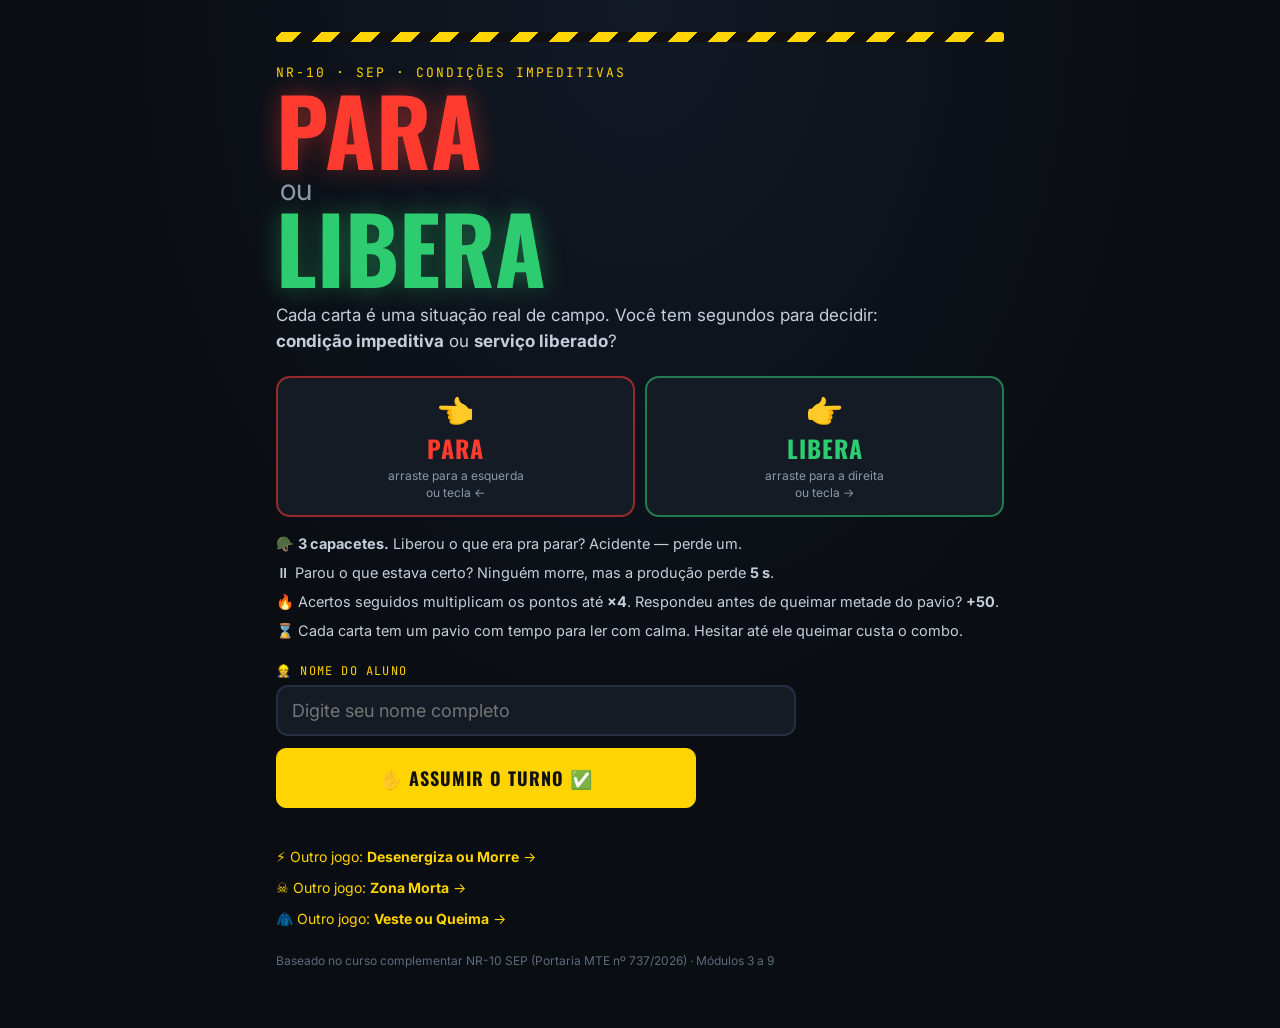
==== commit ebfeaeb0: "Adiciona o jogo 'Veste ou Queima' (EPI e arco elétrico) O aluno lê a etiqueta de arc flash, escolhe " ====
--- a/para-ou-libera/index.html
+++ b/para-ou-libera/index.html
@@ -36,6 +36,7 @@
       <div id="pl-best" class="rank"></div>
       <a class="other-game" href="../index.html">⚡ Outro jogo: <b>Desenergiza ou Morre</b> →</a>
       <a class="other-game" href="../zona-morta/index.html">☠️ Outro jogo: <b>Zona Morta</b> →</a>
+      <a class="other-game" href="../veste-ou-queima/index.html">🧥 Outro jogo: <b>Veste ou Queima</b> →</a>
       <p class="foot">Baseado no curso complementar NR-10 SEP (Portaria MTE nº 737/2026) · Módulos 3 a 9</p>
     </div>
   </section>
--- a/css/style.css
+++ b/css/style.css
@@ -101,6 +101,8 @@
   background: linear-gradient(90deg, rgba(255, 59, 48, .14), rgba(46, 204, 113, .14)); border: 1px solid #3a4a5e; transition: transform .1s, border-color .15s; }
 .new-game:hover { transform: translateX(3px); border-color: var(--yellow); }
 .new-game.zm-banner { background: linear-gradient(90deg, rgba(255, 59, 48, .2), rgba(255, 212, 0, .1)); margin-top: 10px; }
+.new-game.vq-banner { background: linear-gradient(90deg, rgba(255, 138, 31, .22), rgba(255, 59, 48, .08)); margin-top: 10px; }
+.ng-t .o { color: var(--orange); }
 .ng-tag { font-family: var(--mono); font-size: 11px; color: var(--yellow); letter-spacing: 1.5px; }
 .ng-t { font-family: var(--display); font-size: 24px; letter-spacing: .5px; }
 .ng-t .r { color: var(--red); } .ng-t .g { color: var(--green); }
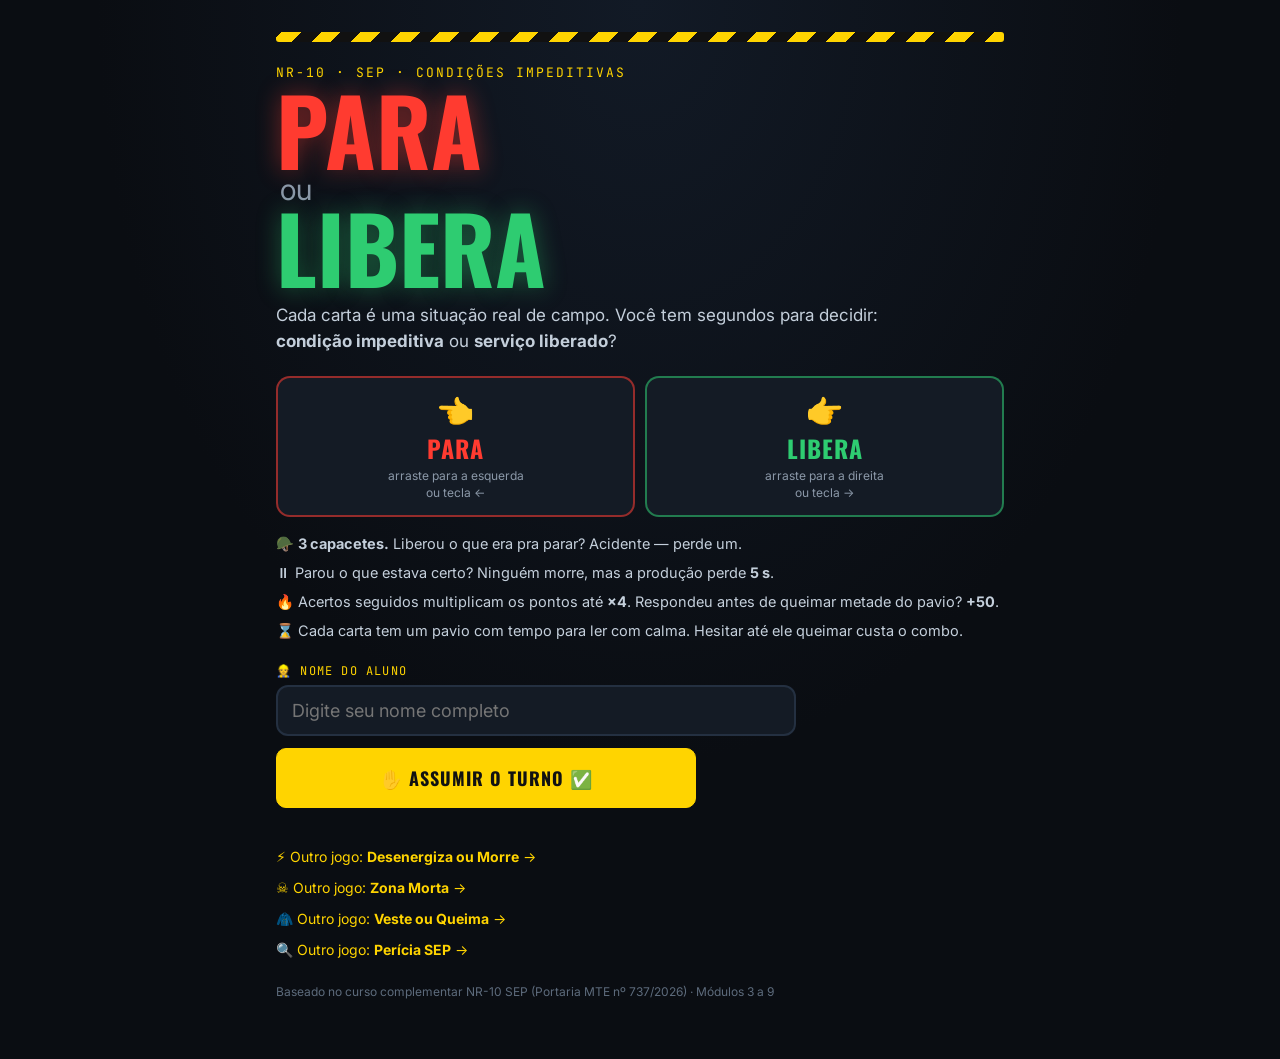
==== commit 23a9c60f: "Adiciona o jogo 'Perícia SEP' (investigação de acidentes) Quatro cenas congeladas, uma por caso real" ====
--- a/para-ou-libera/index.html
+++ b/para-ou-libera/index.html
@@ -37,6 +37,7 @@
       <a class="other-game" href="../index.html">⚡ Outro jogo: <b>Desenergiza ou Morre</b> →</a>
       <a class="other-game" href="../zona-morta/index.html">☠️ Outro jogo: <b>Zona Morta</b> →</a>
       <a class="other-game" href="../veste-ou-queima/index.html">🧥 Outro jogo: <b>Veste ou Queima</b> →</a>
+      <a class="other-game" href="../pericia/index.html">🔍 Outro jogo: <b>Perícia SEP</b> →</a>
       <p class="foot">Baseado no curso complementar NR-10 SEP (Portaria MTE nº 737/2026) · Módulos 3 a 9</p>
     </div>
   </section>
--- a/css/style.css
+++ b/css/style.css
@@ -103,6 +103,8 @@
 .new-game.zm-banner { background: linear-gradient(90deg, rgba(255, 59, 48, .2), rgba(255, 212, 0, .1)); margin-top: 10px; }
 .new-game.vq-banner { background: linear-gradient(90deg, rgba(255, 138, 31, .22), rgba(255, 59, 48, .08)); margin-top: 10px; }
 .ng-t .o { color: var(--orange); }
+.new-game.ps-banner { background: linear-gradient(90deg, rgba(90, 176, 255, .2), rgba(90, 176, 255, .05)); margin-top: 10px; }
+.ng-t .b { color: var(--blue); }
 .ng-tag { font-family: var(--mono); font-size: 11px; color: var(--yellow); letter-spacing: 1.5px; }
 .ng-t { font-family: var(--display); font-size: 24px; letter-spacing: .5px; }
 .ng-t .r { color: var(--red); } .ng-t .g { color: var(--green); }
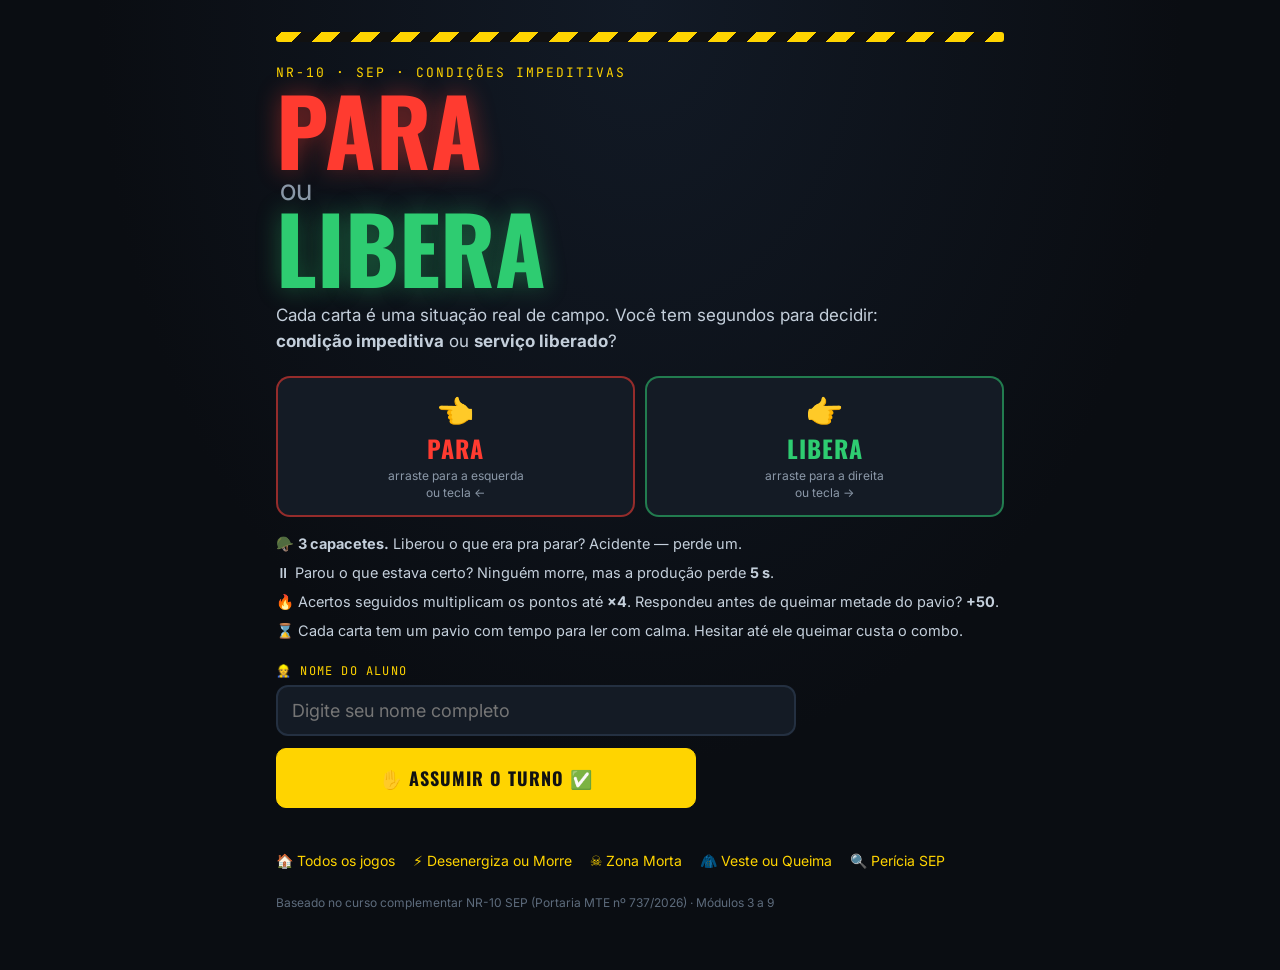
==== commit d4129979: "Organiza o site: portal com os 5 jogos e o jogo 1 em pasta própria - A página inicial vira um portal" ====
--- a/para-ou-libera/index.html
+++ b/para-ou-libera/index.html
@@ -34,10 +34,13 @@
       <div id="name-err" class="name-err hidden">Digite seu nome para começar.</div>
       <button id="pl-start" class="act primary big">✋ ASSUMIR O TURNO ✅</button>
       <div id="pl-best" class="rank"></div>
-      <a class="other-game" href="../index.html">⚡ Outro jogo: <b>Desenergiza ou Morre</b> →</a>
-      <a class="other-game" href="../zona-morta/index.html">☠️ Outro jogo: <b>Zona Morta</b> →</a>
-      <a class="other-game" href="../veste-ou-queima/index.html">🧥 Outro jogo: <b>Veste ou Queima</b> →</a>
-      <a class="other-game" href="../pericia/index.html">🔍 Outro jogo: <b>Perícia SEP</b> →</a>
+      <div class="other-games">
+        <a href="../index.html">🏠 Todos os jogos</a>
+        <a href="../desenergiza-ou-morre/index.html">⚡ Desenergiza ou Morre</a>
+        <a href="../zona-morta/index.html">☠️ Zona Morta</a>
+        <a href="../veste-ou-queima/index.html">🧥 Veste ou Queima</a>
+        <a href="../pericia/index.html">🔍 Perícia SEP</a>
+      </div>
       <p class="foot">Baseado no curso complementar NR-10 SEP (Portaria MTE nº 737/2026) · Módulos 3 a 9</p>
     </div>
   </section>
--- a/css/style.css
+++ b/css/style.css
@@ -1,3 +1,4 @@
+/* Base compartilhada pelos jogos SIGMA: tokens, botões, HUD, cartões, modal, nome do aluno e avisos. */
 :root {
   --bg: #0a0d12;
   --bg2: #10151d;
@@ -58,11 +59,10 @@
 .act.big { font-size: 18px; padding: 16px 22px; font-family: var(--display); letter-spacing: 1px; }
 
 /* ---------------- menu ---------------- */
-.menu-wrap, .brief-wrap { max-width: 760px; margin: 0 auto; padding: 32px 16px 48px; }
+.menu-wrap { max-width: 760px; margin: 0 auto; padding: 32px 16px 48px; }
 .kicker { font-family: var(--mono); color: var(--yellow); font-size: 13px; letter-spacing: 2px; text-transform: uppercase; margin: 0 0 6px; }
 .logo { font-family: var(--display); font-size: clamp(46px, 11vw, 92px); line-height: .92; margin: 0 0 14px; display: flex; flex-direction: column; text-transform: uppercase; }
 .logo .ou { font-size: .32em; color: var(--dim); font-family: var(--font); font-weight: 400; text-transform: none; margin: 4px 0 2px 4px; }
-.logo .morre { color: var(--red); text-shadow: 0 0 24px rgba(255, 59, 48, .45); }
 .tag { color: #c4cfdb; font-size: 17px; line-height: 1.5; margin: 0 0 22px; }
 .name-box { display: flex; flex-direction: column; gap: 6px; margin: 0 0 12px; max-width: 520px; }
 .name-box span { font-family: var(--mono); font-size: 12px; color: var(--yellow); letter-spacing: 1.2px; text-transform: uppercase; }
@@ -75,19 +75,6 @@
 @keyframes nudge { 25% { transform: translateX(-6px); } 75% { transform: translateX(6px); } }
 .name-err { color: #ff8b85; font-size: 14px; margin: -4px 0 12px; }
 .who { font-family: var(--mono); font-size: 13px; color: #c4cfdb; margin: 4px 0 8px; }
-.ecg-box { position: relative; background: #050a07; border: 1px solid #1d3b2a; border-radius: 10px; overflow: hidden; margin: 8px 0 12px; }
-.ecg-box canvas { display: block; width: 100%; height: auto; }
-.ecg-box.dead { border-color: #5a1c1c; background: #0a0505; margin-top: 0; }
-.ecg-bpm { position: absolute; right: 10px; top: 6px; font-family: var(--mono); font-size: 13px; color: var(--green); animation: blinkhb .8s steps(2) infinite; }
-@keyframes blinkhb { 50% { opacity: .35; } }
-#btn-play { flex: 1 1 260px; max-width: 360px; }
-.menu-btns { display: flex; flex-wrap: wrap; gap: 10px; }
-#btn-qr { flex: 0 1 auto; }
-.qr-card { text-align: center; }
-.qr-card img { width: min(300px, 100%); align-self: center; background: #fff; border-radius: 14px; padding: 10px; }
-.qr-url { font-family: var(--mono); color: var(--yellow); font-size: 13px; word-break: break-all; }
-.qr-card a.act { text-decoration: none; text-align: center; color: var(--text); }
-
 .glitch { position: relative; }
 .glitch::before, .glitch::after {
   content: attr(data-t); position: absolute; left: 0; top: 0; width: 100%; overflow: hidden;
@@ -97,48 +84,13 @@
 @keyframes gl1 { 0%, 92%, 100% { transform: none; opacity: 0; } 93% { transform: translate(-4px, -1px); opacity: .8; } 96% { transform: translate(3px, 1px); opacity: .8; } }
 @keyframes gl2 { 0%, 88%, 100% { transform: none; opacity: 0; } 89% { transform: translate(4px, 1px); opacity: .8; } 94% { transform: translate(-3px, 0); opacity: .8; } }
 
-.new-game { display: grid; gap: 2px; margin-top: 16px; padding: 14px 16px; border-radius: 14px; text-decoration: none; color: var(--text);
-  background: linear-gradient(90deg, rgba(255, 59, 48, .14), rgba(46, 204, 113, .14)); border: 1px solid #3a4a5e; transition: transform .1s, border-color .15s; }
-.new-game:hover { transform: translateX(3px); border-color: var(--yellow); }
-.new-game.zm-banner { background: linear-gradient(90deg, rgba(255, 59, 48, .2), rgba(255, 212, 0, .1)); margin-top: 10px; }
-.new-game.vq-banner { background: linear-gradient(90deg, rgba(255, 138, 31, .22), rgba(255, 59, 48, .08)); margin-top: 10px; }
-.ng-t .o { color: var(--orange); }
-.new-game.ps-banner { background: linear-gradient(90deg, rgba(90, 176, 255, .2), rgba(90, 176, 255, .05)); margin-top: 10px; }
-.ng-t .b { color: var(--blue); }
-.ng-tag { font-family: var(--mono); font-size: 11px; color: var(--yellow); letter-spacing: 1.5px; }
-.ng-t { font-family: var(--display); font-size: 24px; letter-spacing: .5px; }
-.ng-t .r { color: var(--red); } .ng-t .g { color: var(--green); }
-.ng-d { font-size: 13px; color: var(--dim); }
 .rank { display: flex; flex-wrap: wrap; gap: 8px 16px; margin: 26px 0 12px; font-family: var(--mono); font-size: 13px; color: var(--dim); }
 .rank .rank-name { color: var(--yellow); }
-.rank .deaths { color: #ff8b85; }
-.levels { display: grid; gap: 10px; }
-.lvl {
-  display: grid; grid-template-columns: 54px 1fr auto; align-items: center; gap: 12px;
-  background: var(--panel); border: 1px solid var(--line); border-radius: 14px; padding: 14px 16px; text-align: left;
-  transition: border-color .15s, transform .1s;
-}
-.lvl:hover { border-color: var(--yellow); transform: translateX(3px); }
-.lvl-n { font-family: var(--display); font-size: 32px; color: #3a4a5e; }
-.lvl.done .lvl-n { color: var(--yellow); }
-.lvl-body { display: flex; flex-direction: column; gap: 2px; min-width: 0; }
-.lvl-tag { font-family: var(--mono); font-size: 11px; color: var(--orange); letter-spacing: 1.5px; }
-.lvl-body strong { font-family: var(--display); font-size: 21px; letter-spacing: .5px; font-weight: 500; }
-.lvl-best { font-size: 12px; color: var(--dim); }
-.lvl-stars { color: var(--yellow); font-size: 18px; letter-spacing: 2px; white-space: nowrap; }
-.howto { margin-top: 22px; background: var(--panel); border: 1px solid var(--line); border-radius: 14px; padding: 12px 16px; }
-.howto summary { cursor: pointer; font-weight: 600; }
-.howto ul { padding-left: 18px; color: #c4cfdb; line-height: 1.6; font-size: 14px; }
 .foot { color: #5d6b7c; font-size: 12px; margin-top: 26px; }
+.other-games { display: flex; flex-wrap: wrap; gap: 8px 18px; margin-top: 18px; }
+.other-games a { color: var(--yellow); text-decoration: none; font-size: 14px; }
+.other-games a:hover { text-decoration: underline; }
 
-/* ---------------- briefing ---------------- */
-.brief-title { font-family: var(--display); font-size: clamp(40px, 9vw, 68px); margin: 0; text-transform: uppercase; line-height: 1; }
-.brief-place { font-family: var(--mono); color: var(--dim); font-size: 13px; margin: 10px 0 20px; }
-.brief-text { font-size: 18px; line-height: 1.6; color: #d5dee8; }
-.brief-obj { background: rgba(255, 212, 0, .08); border-left: 4px solid var(--yellow); padding: 14px 16px; border-radius: 0 10px 10px 0; margin: 22px 0 14px; display: flex; flex-direction: column; gap: 4px; }
-.brief-obj b { font-family: var(--mono); font-size: 12px; color: var(--yellow); letter-spacing: 1.5px; text-transform: uppercase; }
-.brief-meta { color: var(--dim); font-size: 14px; }
-.brief-meta b { color: var(--text); font-family: var(--mono); }
 .btns { display: flex; flex-wrap: wrap; gap: 10px; margin-top: 24px; }
 
 /* ---------------- HUD ---------------- */
@@ -148,118 +100,9 @@
 }
 .hud-title { flex: 1; font-family: var(--display); font-size: 18px; letter-spacing: .5px; white-space: nowrap; overflow: hidden; text-overflow: ellipsis; min-width: 0; }
 .hud-stat { font-family: var(--mono); font-size: 14px; background: var(--panel); border: 1px solid var(--line); border-radius: 8px; padding: 5px 9px; white-space: nowrap; }
-.hud-stat.inf b { color: #ff8b85; }
-.hud-stat.bonus b { color: var(--yellow); }
-#hud-time.low { color: var(--orange); }
-#hud-time.over { color: var(--red); }
 .hud-btn { background: var(--panel); border: 1px solid var(--line); border-radius: 8px; width: 36px; height: 34px; }
 
-.game-body { display: grid; grid-template-columns: minmax(0, 1fr) 340px; gap: 12px; padding: 12px; }
-.board { background: var(--bg2); border: 1px solid var(--line); border-radius: 14px; padding: 8px; min-width: 0; }
-#diagram { width: 100%; height: auto; max-height: calc(100vh - 120px); display: block; user-select: none; }
-.legend { display: flex; flex-wrap: wrap; gap: 4px 14px; font-size: 12px; color: var(--dim); padding: 6px 8px 2px; }
-.lg.closed { color: var(--red2); } .lg.open { color: var(--green); } .lg.gnd { color: var(--green); } .lg.cov { color: var(--orange); }
-
-.panel { display: flex; flex-direction: column; gap: 10px; min-width: 0; }
-.actions { display: grid; gap: 8px; }
-.actions .act.primary { padding: 15px; font-size: 16px; font-family: var(--display); letter-spacing: 1px; margin-top: 4px; }
-
-.sheet { position: relative; background: #182231; border: 1px solid #2f4057; border-radius: 14px; padding: 12px 14px; box-shadow: 0 8px 30px rgba(0, 0, 0, .35); }
-.sheet h3 { margin: 2px 30px 6px 0; font-size: 18px; }
 .sh-kind { font-family: var(--mono); font-size: 11px; color: var(--orange); letter-spacing: 1.2px; }
-.sh-state { font-size: 13px; color: var(--dim); margin-bottom: 10px; }
-.sh-state.closed { color: #ff8b85; } .sh-state.open { color: #8fe3b4; }
-.sh-acts { display: grid; gap: 7px; }
-.sh-x { position: absolute; right: 8px; top: 8px; background: none; border: 0; color: var(--dim); font-size: 18px; width: 32px; height: 32px; }
-
-.checklist { background: var(--panel); border: 1px dashed #3a4a5e; border-radius: 12px; padding: 10px 12px; font-size: 13px; }
-.cl-h { font-family: var(--mono); font-size: 11px; color: var(--yellow); letter-spacing: 1.2px; text-transform: uppercase; margin-bottom: 6px; }
-.cl { color: var(--dim); padding: 2px 0; }
-.cl.ok { color: #8fe3b4; }
-
-.feed-h { font-family: var(--mono); font-size: 11px; color: var(--dim); letter-spacing: 1.5px; text-transform: uppercase; }
-.feed { display: flex; flex-direction: column; gap: 6px; max-height: 340px; overflow-y: auto; padding-right: 4px; }
-.fi { font-size: 13px; line-height: 1.4; background: var(--panel); border-left: 3px solid #3a4a5e; border-radius: 0 8px 8px 0; padding: 7px 9px; color: #c4cfdb; }
-.fi .ft { font-family: var(--mono); font-size: 11px; color: #5d6b7c; margin-right: 6px; }
-.fi em { display: block; font-style: normal; font-size: 11px; color: #7f8c9c; margin-top: 3px; }
-.fi.good { border-left-color: var(--green); }
-.fi.warn { border-left-color: var(--orange); color: #ffd3a6; }
-.fi.infraction { border-left-color: var(--red); color: #ffb3ae; }
-.fi.radio { border-left-color: var(--blue); }
-.fi.radio b { color: var(--blue); }
-
-/* ---------------- diagrama ---------------- */
-#diagram text { font-family: var(--font); }
-.zone { fill: url(#hatch); stroke: rgba(255, 212, 0, .55); stroke-dasharray: 6 4; stroke-width: 1.5; }
-.hatch-a { fill: rgba(255, 212, 0, .07); }
-.zone-t { fill: var(--yellow); font-size: 11px; font-family: var(--mono) !important; letter-spacing: 1.5px; opacity: .85; }
-.node { fill: none; stroke: var(--wire); stroke-linecap: round; stroke-linejoin: round; }
-.node.wire { stroke-width: 3; }
-.node.bus { stroke-width: 7; }
-.ng { cursor: pointer; }
-.ng:hover .node { stroke: #a9bbcf; }
-.node.sel { stroke: var(--yellow) !important; filter: url(#glow); }
-.hit { fill: transparent; stroke: transparent; stroke-width: 24; pointer-events: all; }
-rect.hit { stroke-width: 0; }
-.cover { fill: none; stroke: var(--orange); stroke-width: 13; stroke-opacity: .55; stroke-dasharray: 10 5; pointer-events: none; }
-.nlabel { fill: #b8c4d2; font-size: 12.5px; pointer-events: none; }
-.nlabel, .dlabel, .dstate, .zone-t, .src-l, .dim, .hot-t { paint-order: stroke; stroke: var(--bg2); stroke-width: 4px; stroke-linejoin: round; }
-.dim { fill: #6f7d8e; font-size: 12px; }
-.sym { fill: #121a24; stroke: var(--wire); stroke-width: 2.5; }
-.sym-t { fill: #b8c4d2; font-size: 15px; font-weight: 700; }
-.tower { fill: none; stroke: #4c5b6d; stroke-width: 2; }
-.lt02 { stroke: var(--red); stroke-width: 3; stroke-dasharray: 14 8; filter: url(#glow); animation: flow 1s linear infinite; }
-.hot-t { fill: #ff8b85; font-size: 12px; font-weight: 600; }
-@keyframes flow { to { stroke-dashoffset: -22; } }
-
-.dev { cursor: pointer; }
-.wire-d { stroke: var(--wire); stroke-width: 3; }
-.brk { stroke-width: 2.5; transition: fill .2s; }
-.dev.closed .brk { fill: var(--red2); stroke: #ff9592; }
-.dev.open .brk { fill: #1d8f52; stroke: var(--green); }
-.blade { stroke-width: 4; stroke-linecap: round; }
-.dev.closed .blade { stroke: var(--red2); }
-.dev.open .blade { stroke: var(--green); }
-.contact { stroke: #b8c4d2; stroke-width: 3; }
-.pivot { fill: #b8c4d2; }
-.dev:hover .brk, .dev:hover .blade { filter: brightness(1.3); }
-.dev.sel .brk, .dev.sel .blade { filter: url(#glow) brightness(1.3); stroke: var(--yellow); }
-.dlabel { fill: var(--text); font-size: 13px; font-weight: 700; pointer-events: none; }
-.dstate { fill: var(--dim); font-size: 10px; font-family: var(--mono) !important; letter-spacing: 1px; pointer-events: none; }
-.dev.closed .dstate { fill: #ff8b85; }
-.dev.open .dstate { fill: #8fe3b4; }
-.lock { font-size: 14px; fill: var(--yellow); pointer-events: none; }
-
-.src { cursor: pointer; }
-.src-c { fill: #2a1416; stroke: var(--red); stroke-width: 2.5; filter: url(#glow); }
-.src-t { fill: #ff8b85; font-size: 22px; font-weight: 800; }
-.src-ring { fill: none; stroke: #ff8b85; stroke-width: 2; }
-.src-l { fill: #ff8b85; font-size: 12.5px; font-weight: 600; }
-.spin { fill: none; stroke: var(--red); stroke-width: 2; stroke-dasharray: 8 6; transform-box: fill-box; transform-origin: center; animation: spin 2s linear infinite; }
-@keyframes spin { to { transform: rotate(360deg); } }
-.trafo circle { fill: none; stroke: var(--wire); stroke-width: 2.5; }
-
-.gnd { pointer-events: none; }
-.gnd line { stroke: var(--green); stroke-width: 3; }
-.gnd circle { fill: var(--green); }
-.badge rect { fill: #1d8f52; }
-.badge text { fill: #fff; font-size: 11px; font-weight: 700; font-family: var(--mono) !important; }
-.badge.real rect { fill: var(--red); }
-.badge.induced rect { fill: #b38f00; }
-.badge.stale rect { fill: #3a4656; }
-.badge.stale text { fill: #aab6c4; }
-.team { font-size: 20px; pointer-events: none; }
-
-#diagram.xray .node.live { stroke: var(--red); filter: url(#glow); }
-#diagram.xray .node.induced { stroke: var(--yellow); filter: url(#glow); }
-#diagram.xray .node.dead { stroke: #3a4656; }
-
-.xraybar {
-  position: sticky; bottom: 0; display: flex; flex-wrap: wrap; align-items: center; gap: 10px; padding: 10px 14px;
-  background: rgba(10, 13, 18, .95); border-top: 1px solid var(--line); font-size: 13px;
-}
-.xraybar span { flex: 1; min-width: 220px; }
-.xraybar .r { color: var(--red); } .xraybar .y { color: var(--yellow); }
 
 /* ---------------- modal / overlays ---------------- */
 .modal, .overlay {
@@ -269,73 +112,13 @@
 .card { background: var(--panel); border: 1px solid #2f4057; border-radius: 18px; padding: 22px; width: 100%; max-width: 520px; box-shadow: 0 20px 60px rgba(0, 0, 0, .5); margin: auto; }
 .card h3 { margin: 4px 0 8px; }
 .card p { color: #c4cfdb; line-height: 1.55; }
-.mini { max-width: 420px; display: flex; flex-direction: column; gap: 10px; }
-.clamps { display: grid; grid-template-columns: 1fr 1fr; gap: 10px; }
-.clamp { position: relative; background: #1b2430; border: 2px solid var(--line); border-radius: 12px; padding: 18px 10px; font-weight: 800; font-size: 16px; }
-.clamp[data-k="T"] { border-color: rgba(46, 204, 113, .5); }
-.clamp:disabled { opacity: .5; }
-.clamp span { position: absolute; top: 4px; right: 8px; color: var(--yellow); font-family: var(--mono); }
-.sync canvas { align-self: center; background: #0d131b; border-radius: 50%; border: 1px solid var(--line); max-width: 100%; }
-.sync-data { text-align: center; font-family: var(--mono); font-size: 12px; color: #8fe3b4; }
-
-.exec-card { text-align: center; position: relative; overflow: hidden; }
-.exec-card h2 { font-family: var(--display); font-size: 34px; letter-spacing: 2px; margin: 6px 0 0; }
-.exec-sub { margin: 4px 0 12px; }
-#exec-log { display: flex; flex-direction: column; gap: 8px; text-align: left; }
-.xl { font-size: 14px; padding: 9px 11px; border-radius: 10px; background: #1b2430; animation: rise .35s ease-out; }
-.xl.radio { border-left: 3px solid var(--blue); } .xl.radio b { color: var(--blue); }
-.xl.good { border-left: 3px solid var(--green); color: #b6f0cf; }
-.xl.warn { border-left: 3px solid var(--orange); color: #ffd3a6; }
-.xl.infraction { border-left: 3px solid var(--red); color: #ffb3ae; }
 @keyframes rise { from { opacity: 0; transform: translateY(8px); } }
 
-.overlay.death { background: radial-gradient(ellipse at center, rgba(60, 0, 0, .85), rgba(0, 0, 0, .95)); }
-.death-card { border-color: #5a1c1c; text-align: center; max-width: 560px; animation: slam .5s cubic-bezier(.2, 1.6, .4, 1); }
-@keyframes slam { from { transform: scale(1.4); opacity: 0; } }
-.death-card h2 { font-family: var(--display); font-size: clamp(44px, 12vw, 70px); color: var(--red); margin: 0; letter-spacing: 2px; text-shadow: 0 0 30px rgba(255, 59, 48, .6); }
-.death-card h3 { color: #ffd3a6; font-family: var(--mono); font-size: 14px; letter-spacing: 1px; }
-.dc-energy { display: inline-block; font-family: var(--mono); background: #3a0f0f; color: #ff8b85; border-radius: 6px; padding: 3px 10px; font-size: 13px; }
-.death-card > p { text-align: left; }
 .lesson { text-align: left; background: rgba(46, 204, 113, .08); border-left: 4px solid var(--green); border-radius: 0 10px 10px 0; padding: 10px 14px; }
 .lesson b { color: #8fe3b4; font-size: 13px; text-transform: uppercase; letter-spacing: 1px; }
 .lesson p { margin: 4px 0 0; }
 .refs { text-align: left; font-size: 12.5px; color: var(--dim); margin-top: 12px; line-height: 1.6; }
-.death-card .btns, .win-card .btns { justify-content: center; }
 
-.overlay.win { background: radial-gradient(ellipse at center, rgba(20, 40, 25, .9), rgba(0, 0, 0, .95)); }
-.win-card { text-align: center; animation: slam .5s cubic-bezier(.2, 1.6, .4, 1); }
-.win-stars { font-size: 48px; color: var(--yellow); letter-spacing: 6px; text-shadow: 0 0 20px rgba(255, 212, 0, .5); }
-.win-card h2 { font-family: var(--display); font-size: 40px; margin: 4px 0; letter-spacing: 1px; }
-.win-msg { margin-top: 0; }
-.score-grid { display: grid; grid-template-columns: 1fr auto; gap: 6px 14px; text-align: left; font-size: 14px; background: #10161f; border-radius: 12px; padding: 12px 14px; }
-.score-grid b { font-family: var(--mono); text-align: right; }
-.score-grid .neg { color: #ff8b85; } .score-grid .pos { color: #8fe3b4; }
-.score-grid .tot { font-size: 18px; border-top: 1px solid var(--line); padding-top: 6px; color: var(--yellow); }
-.inf-list { text-align: left; margin-top: 14px; font-size: 13px; }
-.inf-list > b { color: #ffb3ae; }
-.inf { margin-top: 8px; background: #1b1416; border-left: 3px solid var(--red); border-radius: 0 8px 8px 0; padding: 7px 10px; }
-.inf em { display: block; font-style: normal; color: #7f8c9c; font-size: 11.5px; margin-top: 2px; }
-.clean { color: #8fe3b4 !important; }
-
-/* ---------------- efeitos ---------------- */
-.fx { position: fixed; inset: 0; z-index: 30; pointer-events: none; }
-.fx.arc, .fx.sync { animation: flash 1.8s ease-out forwards; }
-.fx.shock { animation: shockfx 1.5s steps(2) forwards; }
-@keyframes flash {
-  0% { background: #fff; }
-  8% { background: #fff8e0; }
-  25% { background: rgba(255, 140, 30, .85); }
-  60% { background: rgba(120, 20, 0, .7); }
-  100% { background: rgba(0, 0, 0, .9); }
-}
-@keyframes shockfx {
-  0% { background: rgba(160, 210, 255, .8); }
-  20% { background: rgba(10, 20, 60, .6); }
-  40% { background: rgba(160, 210, 255, .7); }
-  60% { background: rgba(10, 20, 60, .7); }
-  100% { background: rgba(0, 0, 0, .9); }
-}
-.fxc { position: fixed; inset: 0; z-index: 31; pointer-events: none; width: 100vw; height: 100vh; }
 body.shake .screen.active { animation: shake .09s linear 10; }
 @keyframes shake { 25% { transform: translate(-8px, 4px); } 50% { transform: translate(7px, -5px); } 75% { transform: translate(-5px, -3px); } }
 
@@ -348,24 +131,12 @@
 
 /* ---------------- responsivo ---------------- */
 @media (max-width: 900px) {
-  .game-body { grid-template-columns: 1fr; padding: 8px; }
   .hud-title { font-size: 15px; }
   .hud-stat { font-size: 12px; padding: 4px 7px; }
-  .feed { max-height: 260px; }
-  .sheet {
-    position: fixed; left: 8px; right: 8px; bottom: 8px; z-index: 15;
-    max-height: 60vh; overflow-y: auto; animation: rise .2s ease-out;
-  }
-}
-@media (max-width: 640px) {
-  .board { overflow-x: auto; -webkit-overflow-scrolling: touch; }
-  #diagram { min-width: 620px; max-height: none; }
-  .board::after { content: '↔ arraste o diagrama para os lados'; display: block; font-size: 11px; color: var(--dim); padding: 2px 8px; position: sticky; left: 0; }
 }
 @media (max-width: 420px) {
   .hud { gap: 6px; padding: 6px 8px; }
-  .hud-stat.bonus { display: none; }
 }
 @media (prefers-reduced-motion: reduce) {
-  .glitch::before, .glitch::after, .spin, .lt02, body.shake .screen.active { animation: none; }
+  .glitch::before, .glitch::after, body.shake .screen.active { animation: none; }
 }
--- a/para-ou-libera/css/para.css
+++ b/para-ou-libera/css/para.css
@@ -13,8 +13,6 @@
 .how-i.libera { border-color: rgba(46, 204, 113, .55); } .how-i.libera b { color: var(--green); }
 .rules { list-style: none; padding: 0; margin: 0 0 22px; display: grid; gap: 8px; color: #c4cfdb; font-size: 14.5px; line-height: 1.45; }
 #pl-start { width: 100%; max-width: 420px; }
-.other-game { display: block; margin-top: 14px; color: var(--yellow); text-decoration: none; font-size: 14px; }
-.other-game:hover { text-decoration: underline; }
 
 /* HUD */
 .pl .hud { justify-content: space-between; }
